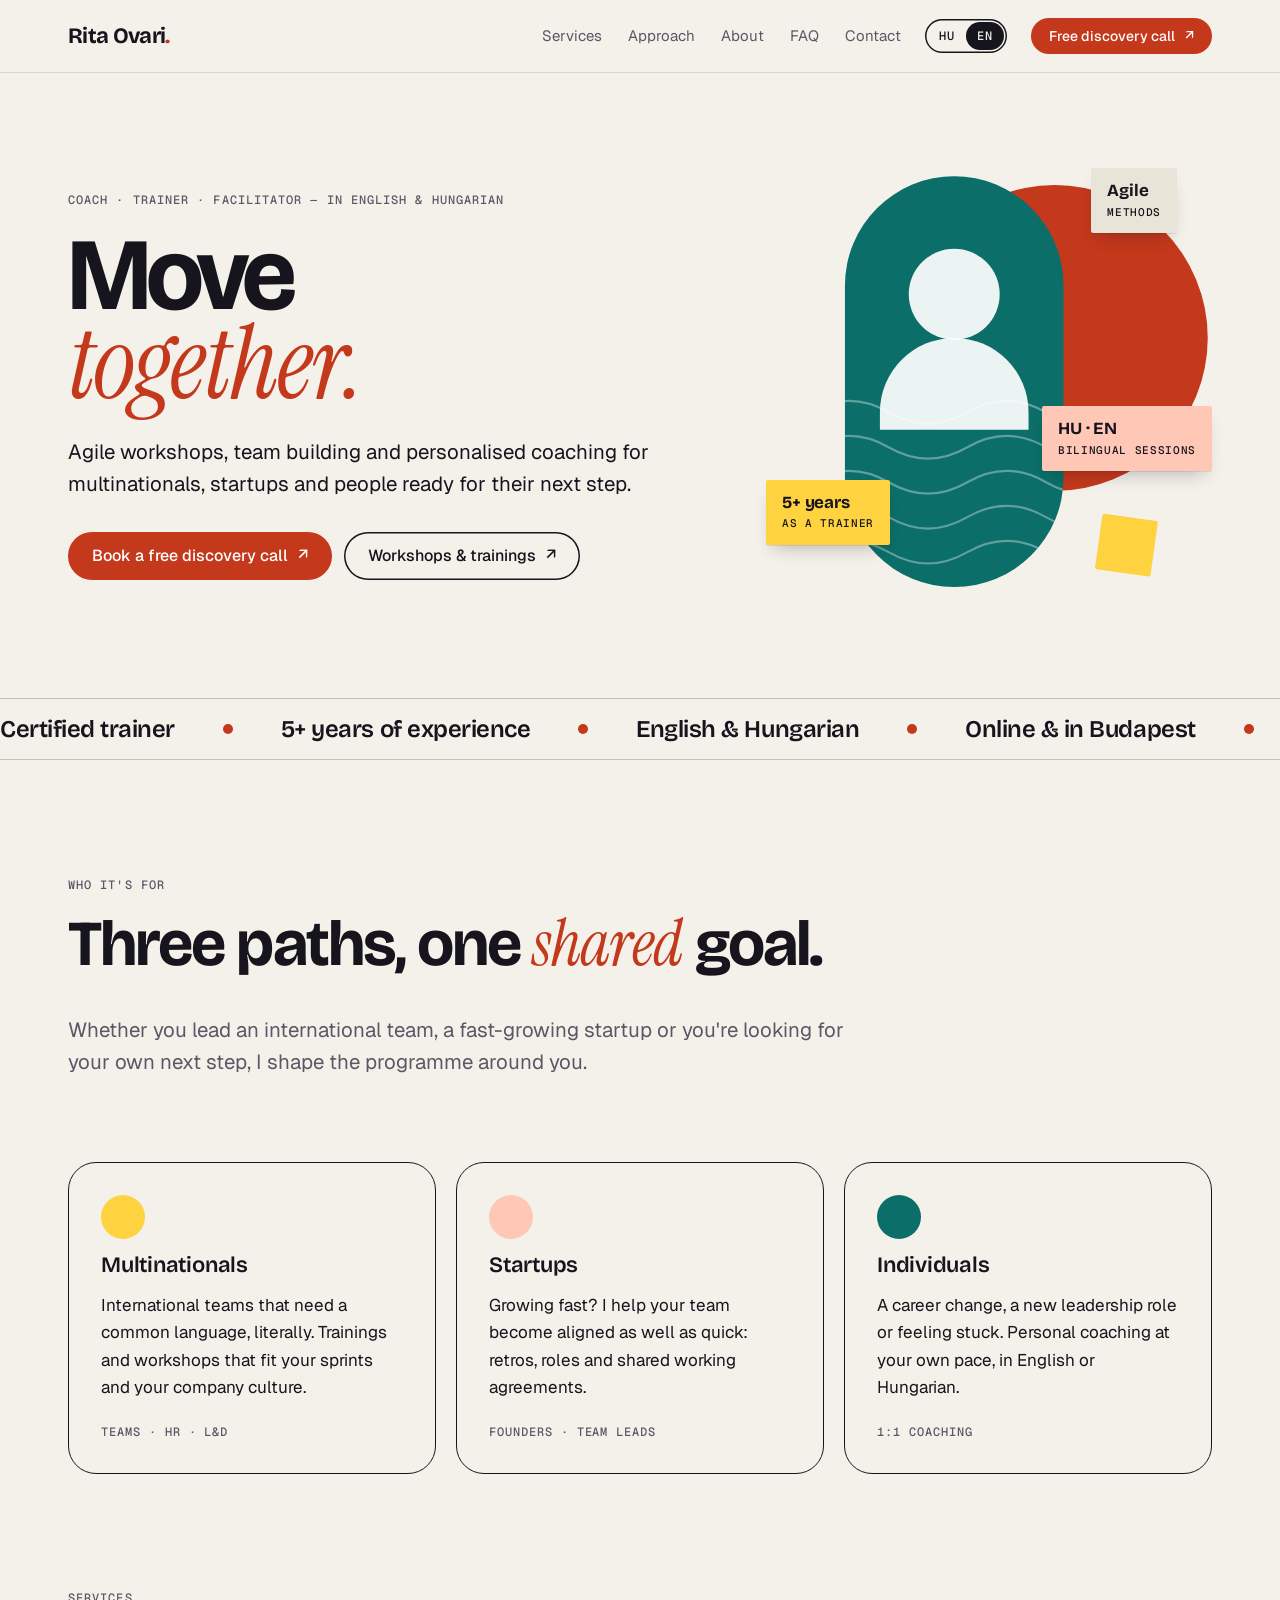
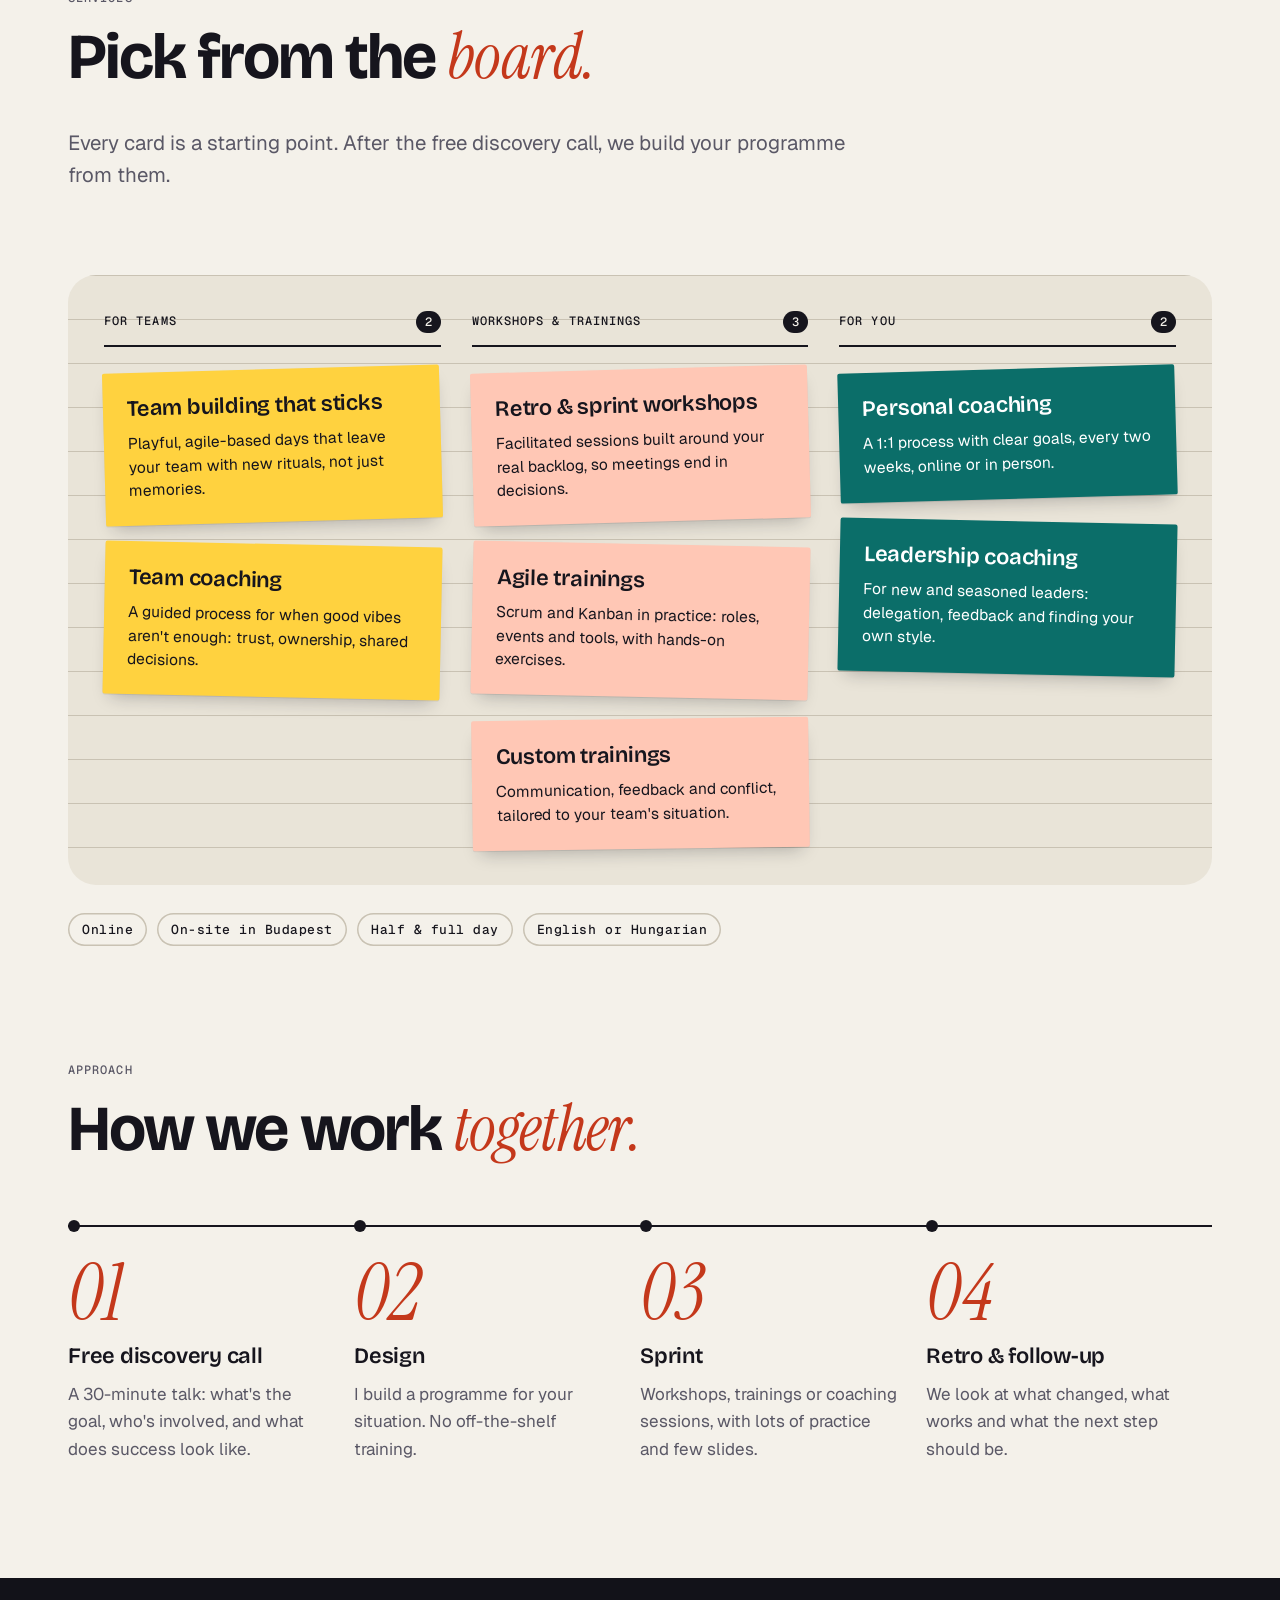
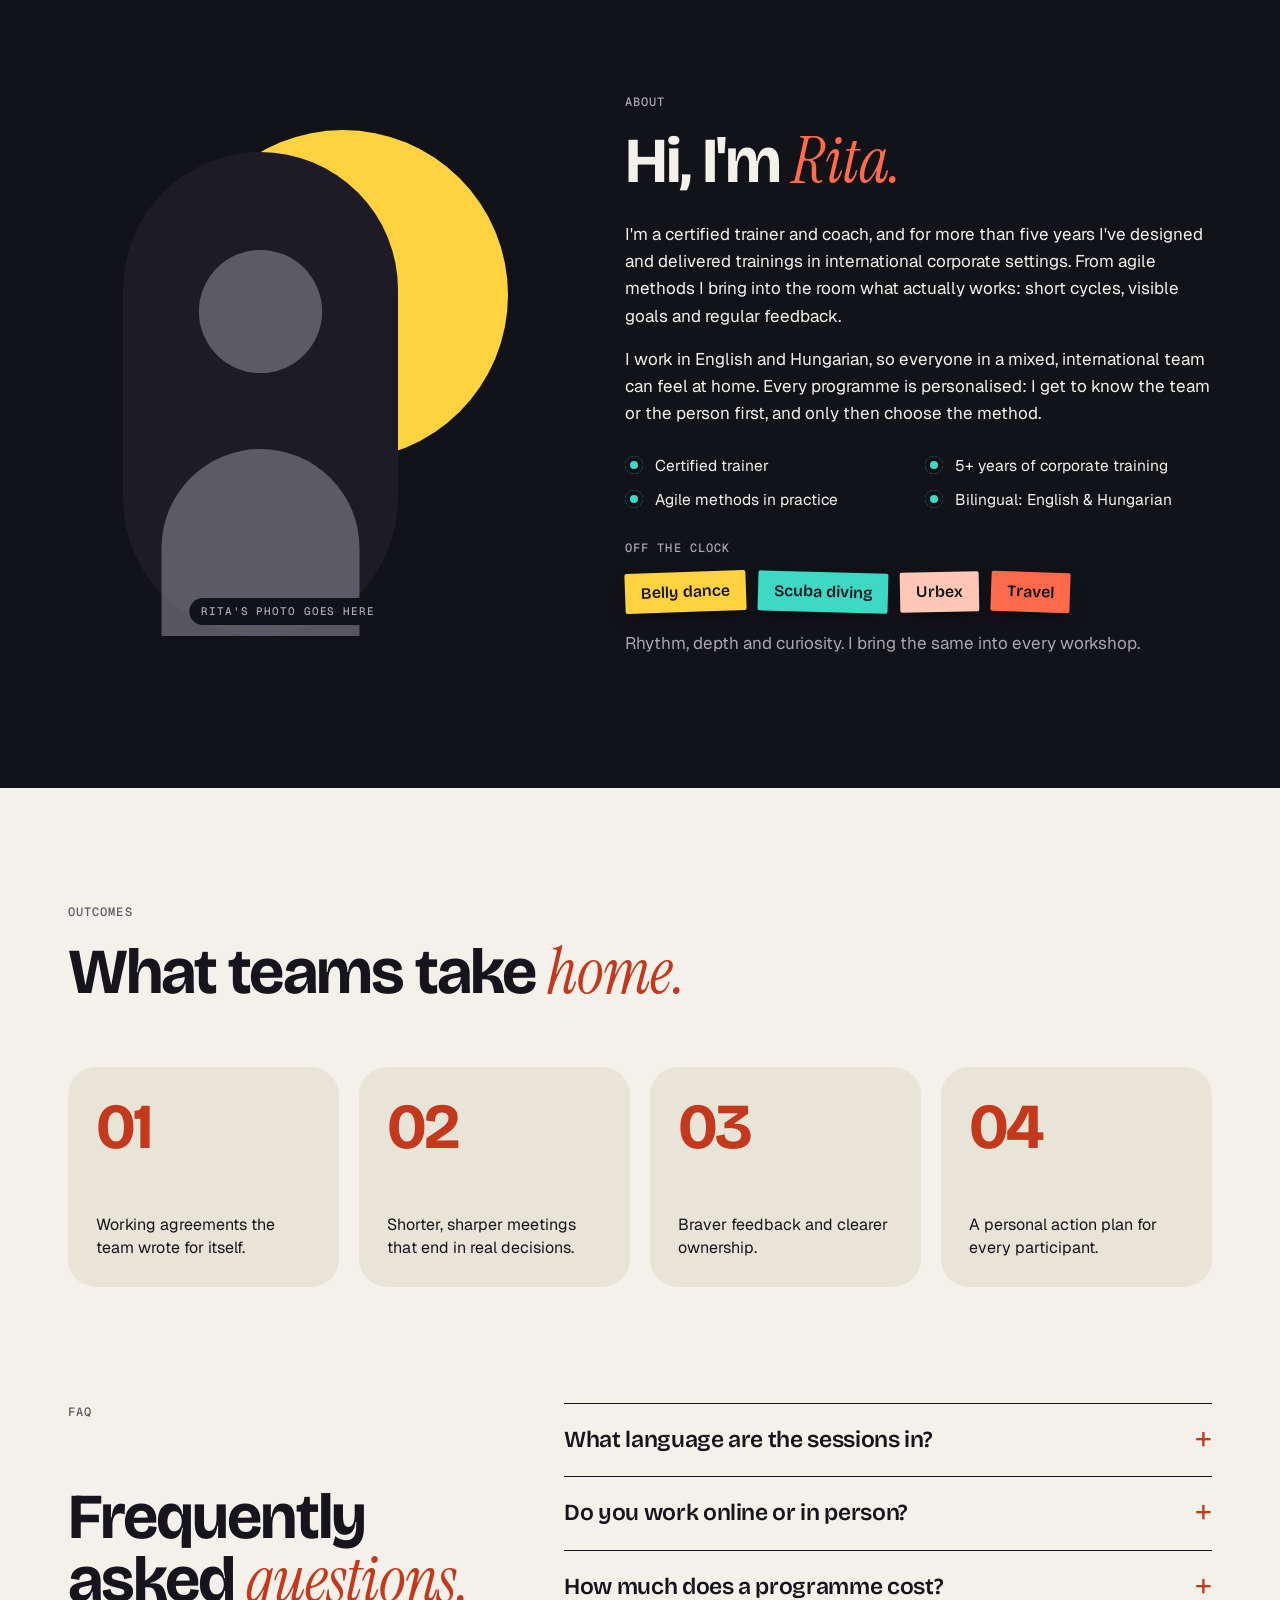
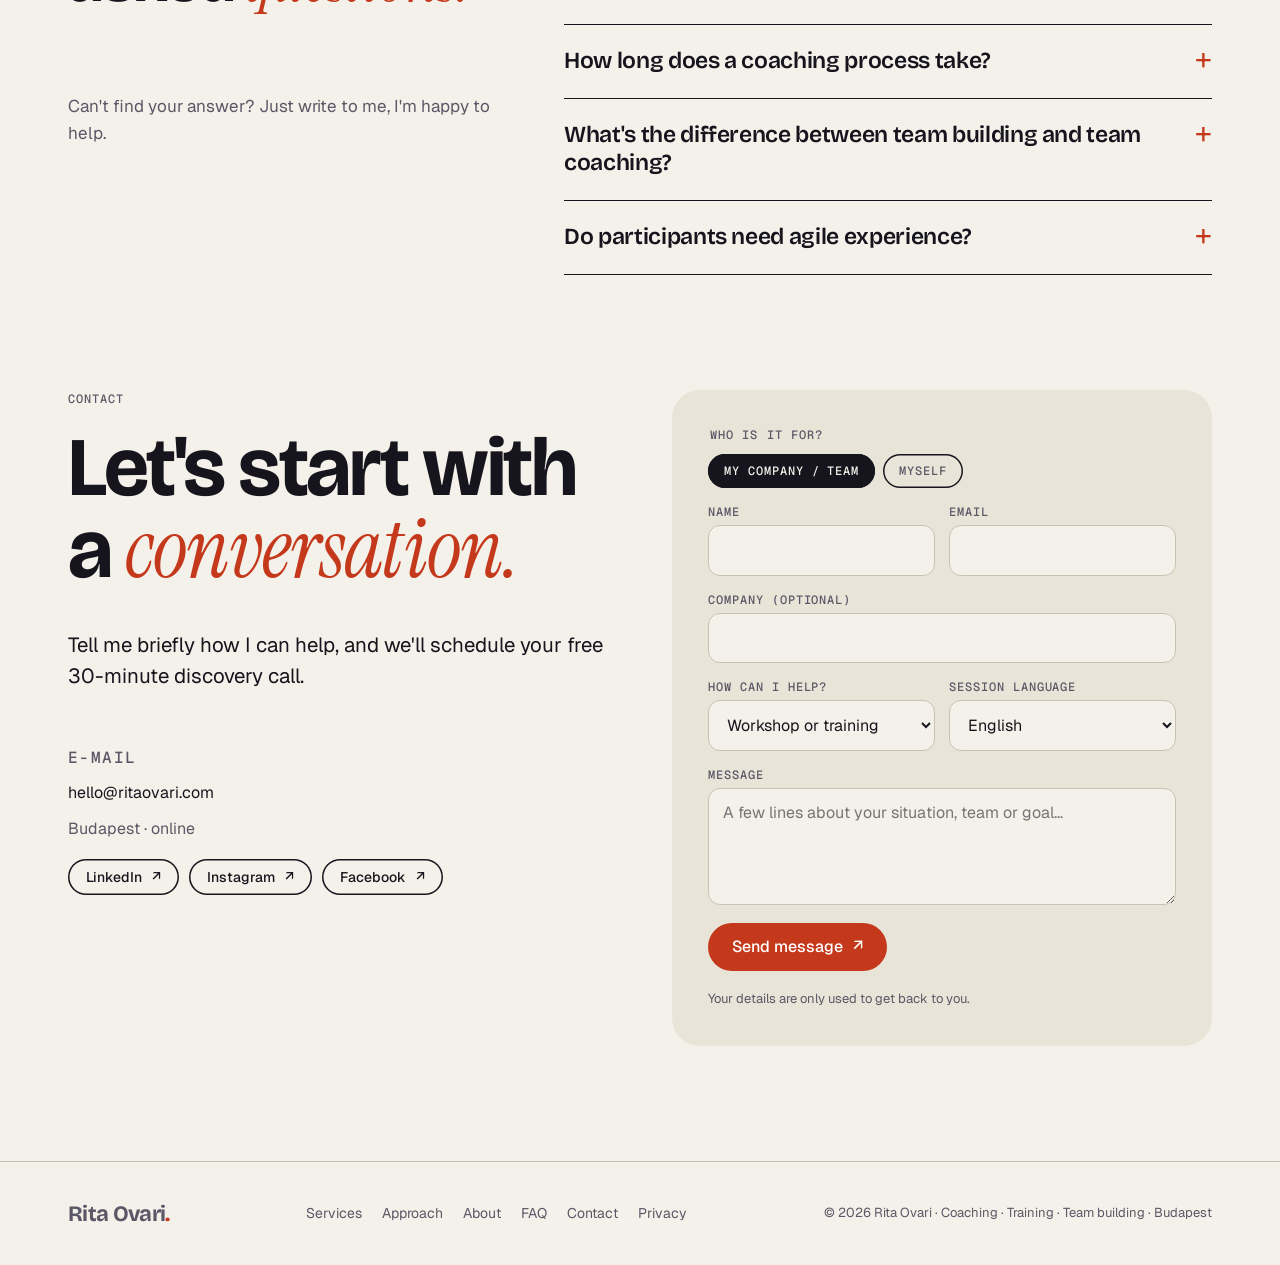
==== rita-ovari/site/en/index.html @ baf3dfb8 "Add bilingual Rita Ovari coaching website Static HU/EN site built from the living sprint board desig" ====
<!doctype html>
<html lang="en">
<head>
<meta charset="utf-8">
<meta name="viewport" content="width=device-width, initial-scale=1, viewport-fit=cover">
<title>Rita Ovari – Coach &amp; Trainer | Team Building, Agile Workshops, Coaching in Budapest</title>
<meta name="description" content="Certified trainer and coach with 5+ years of experience. Agile workshops, team building, team and personal coaching for multinationals, startups and individuals – in English and Hungarian, online or in Budapest.">
<link rel="canonical" href="https://ritaovari.com/en/">
<link rel="alternate" hreflang="hu" href="https://ritaovari.com/">
<link rel="alternate" hreflang="en" href="https://ritaovari.com/en/">
<link rel="alternate" hreflang="x-default" href="https://ritaovari.com/">
<meta name="robots" content="index,follow">
<meta name="theme-color" content="#f4f1ea" media="(prefers-color-scheme: light)">
<meta name="theme-color" content="#121219" media="(prefers-color-scheme: dark)">
<meta property="og:type" content="website">
<meta property="og:site_name" content="Rita Ovari">
<meta property="og:title" content="Rita Ovari – Coach &amp; Trainer | Team Building, Agile Workshops, Coaching in Budapest">
<meta property="og:description" content="Certified trainer and coach with 5+ years of experience. Agile workshops, team building, team and personal coaching for multinationals, startups and individuals – in English and Hungarian, online or in Budapest.">
<meta property="og:url" content="https://ritaovari.com/en/">
<meta property="og:locale" content="en_US">
<meta property="og:locale:alternate" content="hu_HU">
<meta property="og:image" content="https://ritaovari.com/assets/og-image.jpg">
<meta name="twitter:card" content="summary_large_image">
<link rel="icon" href="../assets/favicon.svg" type="image/svg+xml">
<link rel="preconnect" href="https://fonts.googleapis.com">
<link rel="preconnect" href="https://fonts.gstatic.com" crossorigin>
<link rel="stylesheet" href="https://fonts.googleapis.com/css2?family=Bricolage+Grotesque:opsz,wght@12..96,600;12..96,700&family=Instrument+Serif:ital@1&family=Geist:wght@400;500&family=Geist+Mono:wght@500&display=swap">
<link rel="stylesheet" href="../assets/styles.css">
<script type="application/ld+json">{"@context": "https://schema.org", "@graph": [{"@type": "WebSite", "@id": "https://ritaovari.com/#site", "url": "https://ritaovari.com/", "name": "Rita Ovari", "inLanguage": ["hu", "en"]}, {"@type": "Person", "@id": "https://ritaovari.com/#rita", "name": "Rita Ovari", "jobTitle": "Coach & Trainer", "knowsLanguage": ["hu", "en"], "sameAs": ["https://hu.linkedin.com/in/rita-ovari-a25335179", "https://www.instagram.com/ritaovari/", "https://www.facebook.com/rita.ovari"], "url": "https://ritaovari.com/", "knowsAbout": ["Coaching", "Team building", "Agile", "Scrum", "Kanban", "Facilitation", "Leadership coaching"]}, {"@type": "ProfessionalService", "@id": "https://ritaovari.com/#business", "name": "Rita Ovari Coaching", "url": "https://ritaovari.com/en/", "description": "Certified trainer and coach with 5+ years of experience. Agile workshops, team building, team and personal coaching for multinationals, startups and individuals – in English and Hungarian, online or in Budapest.", "founder": {"@id": "https://ritaovari.com/#rita"}, "email": "hello@ritaovari.com", "address": {"@type": "PostalAddress", "addressLocality": "Budapest", "addressCountry": "HU"}, "areaServed": [{"@type": "City", "name": "Budapest"}, {"@type": "Country", "name": "Hungary"}], "availableLanguage": ["Hungarian", "English"], "hasOfferCatalog": {"@type": "OfferCatalog", "name": "Services", "itemListElement": [{"@type": "Offer", "itemOffered": {"@type": "Service", "name": "Team building that sticks", "description": "Playful, agile-based days that leave your team with new rituals, not just memories."}}, {"@type": "Offer", "itemOffered": {"@type": "Service", "name": "Team coaching", "description": "A guided process for when good vibes aren't enough: trust, ownership, shared decisions."}}, {"@type": "Offer", "itemOffered": {"@type": "Service", "name": "Retro & sprint workshops", "description": "Facilitated sessions built around your real backlog, so meetings end in decisions."}}, {"@type": "Offer", "itemOffered": {"@type": "Service", "name": "Agile trainings", "description": "Scrum and Kanban in practice: roles, events and tools, with hands-on exercises."}}, {"@type": "Offer", "itemOffered": {"@type": "Service", "name": "Custom trainings", "description": "Communication, feedback and conflict, tailored to your team's situation."}}, {"@type": "Offer", "itemOffered": {"@type": "Service", "name": "Personal coaching", "description": "A 1:1 process with clear goals, every two weeks, online or in person."}}, {"@type": "Offer", "itemOffered": {"@type": "Service", "name": "Leadership coaching", "description": "For new and seasoned leaders: delegation, feedback and finding your own style."}}]}}, {"@type": "FAQPage", "mainEntity": [{"@type": "Question", "name": "What language are the sessions in?", "acceptedAnswer": {"@type": "Answer", "text": "English or Hungarian. With mixed, international teams we can use both, whatever works best for the group."}}, {"@type": "Question", "name": "Do you work online or in person?", "acceptedAnswer": {"@type": "Answer", "text": "Both. Online from anywhere, in person in and around Budapest. Other locations by arrangement."}}, {"@type": "Question", "name": "How much does a programme cost?", "acceptedAnswer": {"@type": "Answer", "text": "Every programme is tailored, so there's no fixed price list. After the free discovery call I send a detailed written proposal."}}, {"@type": "Question", "name": "How long does a coaching process take?", "acceptedAnswer": {"@type": "Answer", "text": "It depends on the goal. We agree on the number and frequency of sessions together in the first conversation."}}, {"@type": "Question", "name": "What's the difference between team building and team coaching?", "acceptedAnswer": {"@type": "Answer", "text": "Team building is a shared experience and connection, usually one or two days. Team coaching is a longer process that works on specific blockers in how the team operates."}}, {"@type": "Question", "name": "Do participants need agile experience?", "acceptedAnswer": {"@type": "Answer", "text": "No. I adapt the agile tools to the team's level, from complete beginners to experienced Scrum teams."}}]}]}</script>
</head>
<body>
<a class="skip" href="#main">Skip to content</a>
<header class="top"><div class="wrap">
  <a class="mark" href="#main">Rita Ovari<i>.</i></a>
  <nav class="nav" aria-label="Main"><a href="#services">Services</a><a href="#approach">Approach</a><a href="#about">About</a><a href="#faq">FAQ</a><a href="#contact">Contact</a></nav>
  <nav class="lt" aria-label="Language"><a href="../" hreflang="hu" lang="hu"  >HU</a><a href="./" hreflang="en" lang="en"  aria-current="true">EN</a></nav>
  <a class="btn btn-primary btn-sm" href="#contact">Free discovery call <span class="arr" aria-hidden="true">↗</span></a>
</div></header>
<main id="main">
<section class="hero"><div class="wrap">
  <div>
    <p class="label">Coach · Trainer · Facilitator — in English &amp; Hungarian</p>
    <h1>Move <em class="ac">together.</em></h1>
    <p class="lead">Agile workshops, team building and personalised coaching for multinationals, startups and people ready for their next step.</p>
    <div class="ctas"><a class="btn btn-primary" href="#contact">Book a free discovery call <span class="arr" aria-hidden="true">↗</span></a><a class="btn btn-ghost" href="#services">Workshops &amp; trainings <span class="arr" aria-hidden="true">↗</span></a></div>
  </div>
  <div class="hero-art"><svg viewBox="0 0 500 525" role="img" aria-label="Coach · Trainer · Facilitator — in English &amp; Hungarian">
  <defs><clipPath id="pill-en"><rect x="80" y="30" width="250" height="470" rx="125"/></clipPath></defs>
  <circle cx="320" cy="215" r="175" style="fill:var(--spark)"/>
  <rect x="80" y="30" width="250" height="470" rx="125" style="fill:var(--lagoon)"/>
  <g clip-path="url(#pill-en)" style="fill:none;stroke:var(--on-lagoon);stroke-width:2.5;opacity:.35">
    <path d="M40 300 q45 -26 90 0 t90 0 t90 0 t90 0"/><path d="M40 340 q45 -26 90 0 t90 0 t90 0 t90 0"/>
    <path d="M40 380 q45 -26 90 0 t90 0 t90 0 t90 0"/><path d="M40 420 q45 -26 90 0 t90 0 t90 0 t90 0"/>
    <path d="M40 460 q45 -26 90 0 t90 0 t90 0 t90 0"/>
  </g>
  <circle cx="205" cy="165" r="52" style="fill:var(--on-lagoon);opacity:.92"/>
  <path d="M120 300 a85 85 0 0 1 170 0 v20 h-170z" style="fill:var(--on-lagoon);opacity:.92"/>
  <rect x="370" y="420" width="64" height="64" rx="2" transform="rotate(8 402 452)" style="fill:var(--sticky)"/>
</svg><div class="float f1">5+ years<small>as a trainer</small></div><div class="float f2">HU · EN<small>bilingual sessions</small></div><div class="float f3">Agile<small>methods</small></div></div>
</div></section>
<div class="facts" aria-label="Certified trainer"><ul><li>Certified trainer</li><li>5+ years of experience</li><li>English &amp; Hungarian</li><li>Online &amp; in Budapest</li><li>Agile toolkit</li><li>Personalised programmes</li><li aria-hidden="true">Certified trainer</li><li aria-hidden="true">5+ years of experience</li><li aria-hidden="true">English &amp; Hungarian</li><li aria-hidden="true">Online &amp; in Budapest</li><li aria-hidden="true">Agile toolkit</li><li aria-hidden="true">Personalised programmes</li></ul></div>

<section class="sec" aria-labelledby="aud-h"><div class="wrap">
  <div class="sec-head"><span class="label">Who it&#x27;s for</span><h2 id="aud-h">Three paths, one <em class="ac">shared</em> goal.</h2><p class="lead muted">Whether you lead an international team, a fast-growing startup or you&#x27;re looking for your own next step, I shape the programme around you.</p></div>
  <div class="aud"><article><span class="dot" style="background:var(--sticky)"></span><h3>Multinationals</h3><p>International teams that need a common language, literally. Trainings and workshops that fit your sprints and your company culture.</p><span class="tagline">Teams · HR · L&amp;D</span></article><article><span class="dot" style="background:var(--blush)"></span><h3>Startups</h3><p>Growing fast? I help your team become aligned as well as quick: retros, roles and shared working agreements.</p><span class="tagline">Founders · Team leads</span></article><article><span class="dot" style="background:var(--lagoon)"></span><h3>Individuals</h3><p>A career change, a new leadership role or feeling stuck. Personal coaching at your own pace, in English or Hungarian.</p><span class="tagline">1:1 coaching</span></article></div>
</div></section>

<section class="sec" id="services" aria-labelledby="srv-h" style="padding-top:0"><div class="wrap">
  <div class="sec-head"><span class="label">Services</span><h2 id="srv-h">Pick from the <em class="ac">board.</em></h2><p class="lead muted">Every card is a starting point. After the free discovery call, we build your programme from them.</p></div>
  <div class="board"><div class="col"><div class="col-h"><span class="label">For teams</span><span class="count">2</span></div><article class="note n-sticky"><h3>Team building that sticks</h3><p>Playful, agile-based days that leave your team with new rituals, not just memories.</p></article><article class="note n-sticky"><h3>Team coaching</h3><p>A guided process for when good vibes aren&#x27;t enough: trust, ownership, shared decisions.</p></article></div><div class="col"><div class="col-h"><span class="label">Workshops &amp; trainings</span><span class="count">3</span></div><article class="note n-blush"><h3>Retro &amp; sprint workshops</h3><p>Facilitated sessions built around your real backlog, so meetings end in decisions.</p></article><article class="note n-blush"><h3>Agile trainings</h3><p>Scrum and Kanban in practice: roles, events and tools, with hands-on exercises.</p></article><article class="note n-blush"><h3>Custom trainings</h3><p>Communication, feedback and conflict, tailored to your team&#x27;s situation.</p></article></div><div class="col"><div class="col-h"><span class="label">For you</span><span class="count">2</span></div><article class="note n-lagoon"><h3>Personal coaching</h3><p>A 1:1 process with clear goals, every two weeks, online or in person.</p></article><article class="note n-lagoon"><h3>Leadership coaching</h3><p>For new and seasoned leaders: delegation, feedback and finding your own style.</p></article></div></div>
  <div class="formats"><span class="chip">Online</span><span class="chip">On-site in Budapest</span><span class="chip">Half &amp; full day</span><span class="chip">English or Hungarian</span></div>
</div></section>

<section class="sec" id="approach" aria-labelledby="proc-h" style="padding-top:0"><div class="wrap">
  <div class="sec-head"><span class="label">Approach</span><h2 id="proc-h">How we work <em class="ac">together.</em></h2></div>
  <ol class="steps"><li><h3>Free discovery call</h3><p>A 30-minute talk: what&#x27;s the goal, who&#x27;s involved, and what does success look like.</p></li><li><h3>Design</h3><p>I build a programme for your situation. No off-the-shelf training.</p></li><li><h3>Sprint</h3><p>Workshops, trainings or coaching sessions, with lots of practice and few slides.</p></li><li><h3>Retro &amp; follow-up</h3><p>We look at what changed, what works and what the next step should be.</p></li></ol>
</div></section>

<section class="sec band-dark about" id="about" aria-labelledby="about-h"><div class="wrap">
  <figure class="portrait">
  <svg viewBox="0 0 400 500" role="img" aria-label="Rita&#x27;s photo goes here">
    <circle cx="250" cy="170" r="150" style="fill:var(--sticky)"/>
    <rect x="50" y="40" width="250" height="440" rx="125" style="fill:var(--bg-raised)"/>
    <circle cx="175" cy="185" r="56" style="fill:var(--ink-muted);opacity:.45"/>
    <path d="M85 400 a90 90 0 0 1 180 0 v80 h-180z" style="fill:var(--ink-muted);opacity:.45"/>
  </svg>
  <figcaption>Rita&#x27;s photo goes here</figcaption>
</figure>
  <div>
    <div class="sec-head" style="margin-bottom:28px"><span class="label">About</span><h2 id="about-h">Hi, I'm <em class="ac">Rita.</em></h2></div>
    <p>I&#x27;m a certified trainer and coach, and for more than five years I&#x27;ve designed and delivered trainings in international corporate settings. From agile methods I bring into the room what actually works: short cycles, visible goals and regular feedback.</p><p>I work in English and Hungarian, so everyone in a mixed, international team can feel at home. Every programme is personalised: I get to know the team or the person first, and only then choose the method.</p>
    <ul class="creds"><li>Certified trainer</li><li>5+ years of corporate training</li><li>Agile methods in practice</li><li>Bilingual: English &amp; Hungarian</li></ul>
    <p class="label" style="margin:0 0 14px">Off the clock</p>
    <div class="offclock"><span>Belly dance</span><span>Scuba diving</span><span>Urbex</span><span>Travel</span></div>
    <p class="muted" style="margin-top:18px">Rhythm, depth and curiosity. I bring the same into every workshop.</p>
  </div>
</div></section>

<section class="sec" aria-labelledby="out-h"><div class="wrap">
  <div class="sec-head"><span class="label">Outcomes</span><h2 id="out-h">What teams take <em class="ac">home.</em></h2></div>
  <div class="outs"><div><b>01</b><p>Working agreements the team wrote for itself.</p></div><div><b>02</b><p>Shorter, sharper meetings that end in real decisions.</p></div><div><b>03</b><p>Braver feedback and clearer ownership.</p></div><div><b>04</b><p>A personal action plan for every participant.</p></div></div>
</div></section>

<section class="sec faq" id="faq" aria-labelledby="faq-h" style="padding-top:0"><div class="wrap">
  <div class="sec-head"><span class="label">FAQ</span><h2 id="faq-h">Frequently asked <em class="ac">questions.</em></h2><p class="muted">Can&#x27;t find your answer? Just write to me, I&#x27;m happy to help.</p></div>
  <div><details><summary>What language are the sessions in?</summary><p>English or Hungarian. With mixed, international teams we can use both, whatever works best for the group.</p></details><details><summary>Do you work online or in person?</summary><p>Both. Online from anywhere, in person in and around Budapest. Other locations by arrangement.</p></details><details><summary>How much does a programme cost?</summary><p>Every programme is tailored, so there&#x27;s no fixed price list. After the free discovery call I send a detailed written proposal.</p></details><details><summary>How long does a coaching process take?</summary><p>It depends on the goal. We agree on the number and frequency of sessions together in the first conversation.</p></details><details><summary>What&#x27;s the difference between team building and team coaching?</summary><p>Team building is a shared experience and connection, usually one or two days. Team coaching is a longer process that works on specific blockers in how the team operates.</p></details><details><summary>Do participants need agile experience?</summary><p>No. I adapt the agile tools to the team&#x27;s level, from complete beginners to experienced Scrum teams.</p></details></div>
</div></section>

<section class="sec contact" id="contact" aria-labelledby="ct-h" style="padding-top:0"><div class="wrap">
  <div>
    <div class="sec-head" style="margin-bottom:0"><span class="label">Contact</span><h2 id="ct-h">Let's start with a <em class="ac">conversation.</em></h2><p class="lead">Tell me briefly how I can help, and we&#x27;ll schedule your free 30-minute discovery call.</p></div>
    <div class="cinfo"><span class="label">E-mail</span><span style="user-select:all">hello@ritaovari.com</span><span class="muted">Budapest · online</span></div>
    <div class="socials"><a class="btn btn-ghost btn-sm" href="https://hu.linkedin.com/in/rita-ovari-a25335179" rel="me noopener" target="_blank">LinkedIn <span class="arr" aria-hidden="true">↗</span></a><a class="btn btn-ghost btn-sm" href="https://www.instagram.com/ritaovari/" rel="me noopener" target="_blank">Instagram <span class="arr" aria-hidden="true">↗</span></a><a class="btn btn-ghost btn-sm" href="https://www.facebook.com/rita.ovari" rel="me noopener" target="_blank">Facebook <span class="arr" aria-hidden="true">↗</span></a></div>
  </div>
  <form class="card" data-contact data-endpoint="https://formspree.io/f/YOUR_FORM_ID" data-ok="Thank you! I&#x27;ll get back to you soon." data-preview="This is a preview, so the message wasn&#x27;t sent." data-error="Something went wrong, please email me instead." novalidate>
    <fieldset class="field" style="border:0;padding:0;margin:0"><legend class="label" style="margin-bottom:9px">Who is it for?</legend><div class="seg"><input type="radio" name="who" id="who0" value="My company / team" checked><label for="who0">My company / team</label><input type="radio" name="who" id="who1" value="Myself"><label for="who1">Myself</label></div></fieldset>
    <div class="row2">
      <div class="field"><label for="f-name">Name</label><input id="f-name" name="name" autocomplete="name" required></div>
      <div class="field"><label for="f-email">Email</label><input id="f-email" name="email" type="email" autocomplete="email" required></div>
    </div>
    <div class="field"><label for="f-company">Company (optional)</label><input id="f-company" name="company" autocomplete="organization"></div>
    <div class="row2">
      <div class="field"><label for="f-topic">How can I help?</label><select id="f-topic" name="topic"><option>Workshop or training</option><option>Team building</option><option>Team coaching</option><option>Personal or leadership coaching</option><option>Not sure yet</option></select></div>
      <div class="field"><label for="f-lang">Session language</label><select id="f-lang" name="language"><option>English</option><option>Hungarian</option></select></div>
    </div>
    <div class="field"><label for="f-msg">Message</label><textarea id="f-msg" name="message" rows="4" placeholder="A few lines about your situation, team or goal…" required></textarea></div>
    <div><button class="btn btn-primary" type="submit">Send message <span class="arr" aria-hidden="true">↗</span></button></div>
    <p class="form-note">Your details are only used to get back to you.</p>
    <p class="ok" data-msg role="status" hidden></p>
  </form>
</div></section>
</main>
<footer><div class="wrap">
  <a class="mark" href="#main">Rita Ovari<i>.</i></a>
  <nav aria-label="Footer"><a href="#services">Services</a><a href="#approach">Approach</a><a href="#about">About</a><a href="#faq">FAQ</a><a href="#contact">Contact</a><a href="#">Privacy</a></nav>
  <small>© 2026 Rita Ovari · Coaching · Training · Team building · Budapest</small>
</div></footer>
<script src="../assets/main.js" defer></script>
</body>
</html>
---- rita-ovari/site/assets/styles.css ----
/* Layout: one long page, light paper ground broken by one "deep dive" dark band; services shown as a kanban board of sticky notes. */
:root{
  --bg:#f4f1ea; --bg-raised:#e9e4d8; --hairline:#c9c2b3; --ink:#16151d; --ink-muted:#5a5866;
  --night:#16151d; --spark:#c4381b; --on-spark:#ffffff; --lagoon:#0b6e69; --on-lagoon:#ffffff;
  --sticky:#ffd23f; --blush:#ffc7b5;
  --shadow-note:0 1px 0 rgba(22,21,29,.08),0 10px 18px -8px rgba(22,21,29,.28);
  --font-display:"Bricolage Grotesque","Arial Narrow",system-ui,sans-serif;
  --font-serif:"Instrument Serif",Georgia,serif;
  --font-sans:Geist,system-ui,-apple-system,"Segoe UI",sans-serif;
  --font-mono:"Geist Mono",ui-monospace,Menlo,monospace;
  --radius-xs:2px; --radius-lg:28px; --radius-pill:999px;
  --gutter:clamp(16px,4vw,48px); --section:clamp(64px,9vw,120px);
}
@media (prefers-color-scheme:dark){
  :root:not([data-theme="light"]){--bg:#121219;--bg-raised:#1d1c26;--hairline:#3a3946;--ink:#f4f1ea;--ink-muted:#a9a6b5;--spark:#ff6b4a;--on-spark:#16151d;--lagoon:#3dd9c5;--on-lagoon:#16151d;--shadow-note:0 10px 22px -8px rgba(0,0,0,.6);color-scheme:dark}
  :root:not([data-theme="light"]) .band-dark{--bg:#1d1c26;--bg-raised:#272633}
}
:root[data-theme="dark"]{--bg:#121219;--bg-raised:#1d1c26;--hairline:#3a3946;--ink:#f4f1ea;--ink-muted:#a9a6b5;--spark:#ff6b4a;--on-spark:#16151d;--lagoon:#3dd9c5;--on-lagoon:#16151d;--shadow-note:0 10px 22px -8px rgba(0,0,0,.6);color-scheme:dark}
:root[data-theme="dark"] .band-dark{--bg:#1d1c26;--bg-raised:#272633}
.band-dark{--bg:#121219;--bg-raised:#1d1c26;--hairline:#3a3946;--ink:#f4f1ea;--ink-muted:#a9a6b5;--spark:#ff6b4a;--on-spark:#16151d;--lagoon:#3dd9c5;--on-lagoon:#16151d;--shadow-note:0 10px 22px -8px rgba(0,0,0,.6)}

*{box-sizing:border-box}
html{scroll-behavior:smooth;scroll-padding-top:88px}
body{margin:0;overflow-x:clip;background:var(--bg);color:var(--ink);font:400 17px/1.6 var(--font-sans);-webkit-font-smoothing:antialiased}
a{color:inherit}
img,svg{max-width:100%}
.wrap{max-width:1240px;margin-inline:auto;padding-inline:var(--gutter)}
section,.band{background:var(--bg);color:var(--ink)}
.sec{padding-block:var(--section)}
h1,h2,h3{font-family:var(--font-display);margin:0;text-wrap:balance;letter-spacing:-.03em;line-height:.98}
h2{font-size:clamp(36px,5.2vw,64px);font-weight:700}
h3{font-size:22px;font-weight:600;letter-spacing:-.01em;line-height:1.15}
em.ac{font-family:var(--font-serif);font-style:italic;font-weight:400;letter-spacing:-.01em;color:var(--spark)}
.label{font-family:var(--font-mono);font-size:12px;font-weight:500;letter-spacing:.09em;text-transform:uppercase;color:var(--ink-muted)}
.lead{font-size:clamp(18px,1.6vw,21px);line-height:1.55;max-width:58ch;color:var(--ink)}
.muted{color:var(--ink-muted)}
.sec-head{display:grid;gap:18px;margin-bottom:clamp(36px,5vw,64px);max-width:820px}
:focus-visible{outline:3px solid var(--lagoon);outline-offset:3px;border-radius:4px}
.skip{position:absolute;left:-999px}.skip:focus{left:16px;top:16px;z-index:99;background:var(--ink);color:var(--bg);padding:8px 12px}

/* buttons */
.btn{display:inline-flex;align-items:center;gap:10px;font:500 16px/1 var(--font-sans);text-decoration:none;padding:16px 24px;border-radius:var(--radius-pill);border:0;cursor:pointer;transition:background .18s,color .18s,transform .18s}
.btn .arr{display:inline-block;transition:transform .18s}
.btn:hover .arr{transform:translate(2px,-2px)}
.btn-primary{background:var(--spark);color:var(--on-spark)}
.btn-secondary{background:var(--lagoon);color:var(--on-lagoon)}
.btn-ghost{color:var(--ink);box-shadow:inset 0 0 0 1.5px var(--ink);background:transparent}
.btn:hover{background:var(--ink);color:var(--bg)}
.btn-sm{padding:11px 18px;font-size:14px}

/* header */
.top{position:sticky;top:env(safe-area-inset-top,0px);z-index:20;background:color-mix(in srgb,var(--bg) 88%,transparent);backdrop-filter:blur(10px);-webkit-backdrop-filter:blur(10px);border-bottom:1px solid color-mix(in srgb,var(--hairline) 60%,transparent)}
.top .wrap{display:flex;align-items:center;gap:24px;height:72px}
.mark{font:700 22px/1 var(--font-display);letter-spacing:-.03em;text-decoration:none;white-space:nowrap}
.mark i{font-style:normal;color:var(--spark)}
.nav{display:flex;gap:26px;margin-left:auto}
.nav a{text-decoration:none;font-size:15px;color:var(--ink-muted)}
.nav a:hover{color:var(--ink)}
.lt{display:inline-flex;padding:3px;border-radius:var(--radius-pill);box-shadow:inset 0 0 0 1.5px var(--ink)}
.lt a{font:500 12px/1 var(--font-mono);letter-spacing:.08em;text-decoration:none;padding:8px 11px;border-radius:var(--radius-pill);color:var(--ink)}
.lt a[aria-current="true"]{background:var(--ink);color:var(--bg)}
@media (max-width:920px){.nav{display:none}.lt{margin-left:auto}}
@media (max-width:480px){.top .btn{display:none}}

/* hero */
.hero{padding-block:clamp(40px,6vw,80px) clamp(56px,7vw,96px)}
.hero .wrap{display:grid;grid-template-columns:minmax(0,1.5fr) minmax(0,1fr);gap:clamp(32px,4vw,56px);align-items:center}
.hero h1{font-size:clamp(54px,8vw,112px);font-weight:700;line-height:.86;letter-spacing:-.05em;margin:22px 0 28px}
.hero h1 em.ac{display:block;letter-spacing:-.02em}
.ctas{display:flex;flex-wrap:wrap;gap:12px;margin-top:32px}
.hero-art{position:relative;aspect-ratio:1/1.05;max-width:520px;width:100%;justify-self:center}
.hero-art svg{width:100%;height:100%;display:block}
.float{position:absolute;padding:14px 16px;border-radius:var(--radius-xs);box-shadow:var(--shadow-note);font:700 17px/1.1 var(--font-display);letter-spacing:-.01em;color:var(--night);animation:bob 6s ease-in-out infinite}
.float small{display:block;font:500 11px/1.3 var(--font-mono);letter-spacing:.06em;text-transform:uppercase;margin-top:4px}
.f1{background:var(--sticky);left:-2%;bottom:14%;--r:-5deg}
.f2{background:var(--blush);right:0;bottom:30%;--r:4deg;animation-delay:-2s}
.f3{background:var(--bg-raised);color:var(--ink);right:8%;top:4%;--r:-2deg;animation-delay:-4s}
@keyframes bob{0%,100%{transform:rotate(var(--r)) translateY(0)}50%{transform:rotate(var(--r)) translateY(-8px)}}
@media (max-width:860px){.hero .wrap{grid-template-columns:minmax(0,1fr)}.hero-art{max-width:420px}}

/* fact ticker */
.facts{border-block:1px solid var(--hairline);overflow:hidden;background:var(--bg)}
.facts ul{list-style:none;margin:0;padding:18px 0;display:flex;gap:48px;width:max-content;animation:tick 38s linear infinite}
.facts li{font:600 clamp(18px,2vw,24px)/1 var(--font-display);letter-spacing:-.02em;white-space:nowrap;display:flex;align-items:center;gap:48px}
.facts li::after{content:"";width:10px;height:10px;border-radius:50%;background:var(--spark)}
@keyframes tick{to{transform:translateX(-50%)}}

/* audiences */
.aud{display:grid;grid-template-columns:repeat(3,minmax(0,1fr));gap:20px}
.aud article{border-radius:var(--radius-lg);padding:32px;display:grid;gap:14px;align-content:start;min-width:0;border:1.5px solid var(--ink);background:var(--bg)}
.aud .dot{width:44px;height:44px;border-radius:50%}
.aud p{margin:0}
.aud .tagline{font:500 12px/1.3 var(--font-mono);letter-spacing:.08em;text-transform:uppercase;color:var(--ink-muted);margin-top:auto;padding-top:10px}
@media (max-width:860px){.aud{grid-template-columns:1fr}}

/* board */
.board{display:grid;grid-template-columns:repeat(3,minmax(0,1fr));gap:clamp(16px,2.4vw,32px);padding:clamp(20px,3vw,36px);border-radius:var(--radius-lg);background:var(--bg-raised);background-image:linear-gradient(var(--hairline) 1px,transparent 1px);background-size:100% 44px}
.col{display:grid;gap:22px;align-content:start;min-width:0}
.col-h{display:flex;justify-content:space-between;align-items:center;padding-bottom:12px;border-bottom:2px solid var(--ink)}
.col-h .label{color:var(--ink)}
.count{font:500 12px/1 var(--font-mono);background:var(--ink);color:var(--bg);border-radius:var(--radius-pill);padding:5px 9px}
.note{padding:24px;border-radius:var(--radius-xs);box-shadow:var(--shadow-note);color:var(--night);transform:rotate(var(--r,0deg));transition:transform .2s ease-out;display:grid;gap:10px}
.note:hover{transform:translateY(-4px) rotate(0)}
.note p{margin:0;font-size:15.5px;line-height:1.5}
.col .note:nth-of-type(1){--r:-1.6deg}.col .note:nth-of-type(2){--r:1.2deg}.col .note:nth-of-type(3){--r:-.8deg}
.n-sticky{background:var(--sticky)}.n-blush{background:var(--blush)}.n-lagoon{background:var(--lagoon);color:var(--on-lagoon)}
.formats{display:flex;flex-wrap:wrap;gap:10px;margin-top:28px}
.chip{font:500 13px/1 var(--font-mono);letter-spacing:.04em;padding:10px 14px;border-radius:var(--radius-pill);box-shadow:inset 0 0 0 1.5px var(--hairline)}
@media (max-width:900px){.board{grid-template-columns:1fr}}

/* process */
.steps{list-style:none;margin:0;padding:0;display:grid;grid-template-columns:repeat(4,minmax(0,1fr));gap:0;counter-reset:s}
.steps li{padding:28px 24px 0 0;border-top:2px solid var(--ink);display:grid;gap:12px;align-content:start;min-width:0;position:relative}
.steps li::before{counter-increment:s;content:counter(s,decimal-leading-zero);font:400 italic clamp(56px,6vw,84px)/1 var(--font-serif);color:var(--spark)}
.steps li::after{content:"";position:absolute;top:-7px;left:0;width:12px;height:12px;border-radius:50%;background:var(--ink)}
.steps p{margin:0;color:var(--ink-muted)}
@media (max-width:900px){.steps{grid-template-columns:repeat(2,minmax(0,1fr));row-gap:40px}}
@media (max-width:520px){.steps{grid-template-columns:1fr}}

/* about (dark band) */
.about .wrap{display:grid;grid-template-columns:minmax(0,.9fr) minmax(0,1.1fr);gap:clamp(36px,6vw,96px);align-items:center}
.portrait{position:relative;margin:0;aspect-ratio:4/5;max-width:440px;width:100%}
.portrait svg{width:100%;height:100%;display:block}
.portrait figcaption{position:absolute;left:50%;bottom:6%;transform:translateX(-50%);font:500 11px/1 var(--font-mono);letter-spacing:.08em;text-transform:uppercase;background:var(--bg);color:var(--ink-muted);padding:8px 12px;border-radius:var(--radius-pill);white-space:nowrap}
.about p{margin:0 0 16px;max-width:60ch}
.creds{list-style:none;padding:0;margin:28px 0;display:grid;grid-template-columns:repeat(2,minmax(0,1fr));gap:12px}
.creds li{display:flex;gap:12px;align-items:flex-start;font-size:15.5px;line-height:1.4}
.creds li::before{content:"";flex:none;width:18px;height:18px;margin-top:1px;border-radius:50%;background:var(--lagoon);box-shadow:inset 0 0 0 5px var(--bg)}
.offclock{display:flex;flex-wrap:wrap;gap:12px;margin-top:8px}
.offclock span{padding:12px 16px;border-radius:var(--radius-xs);font:600 16px/1 var(--font-display);color:var(--night);box-shadow:var(--shadow-note)}
.offclock span:nth-child(1){background:var(--sticky);transform:rotate(-2deg)}
.offclock span:nth-child(2){background:var(--lagoon);color:var(--on-lagoon);transform:rotate(1.5deg)}
.offclock span:nth-child(3){background:var(--blush);transform:rotate(-1deg)}
.offclock span:nth-child(4){background:var(--spark);color:var(--on-spark);transform:rotate(2deg)}
@media (max-width:860px){.about .wrap{grid-template-columns:1fr}.portrait{max-width:340px}.creds{grid-template-columns:1fr}}

/* outcomes */
.outs{display:grid;grid-template-columns:repeat(4,minmax(0,1fr));gap:20px}
.outs div{background:var(--bg-raised);border-radius:var(--radius-lg);padding:28px;display:grid;gap:18px;align-content:space-between;min-height:220px;min-width:0}
.outs b{font:700 clamp(44px,5vw,64px)/1 var(--font-display);letter-spacing:-.04em;color:var(--spark)}
.outs p{margin:0;font-size:16px;line-height:1.45}
@media (max-width:900px){.outs{grid-template-columns:repeat(2,minmax(0,1fr))}}
@media (max-width:520px){.outs{grid-template-columns:1fr}.outs div{min-height:0}}

/* faq */
.faq .wrap{display:grid;grid-template-columns:minmax(0,.8fr) minmax(0,1.2fr);gap:clamp(32px,5vw,80px)}
.faq details{border-top:1.5px solid var(--ink);padding-block:22px}
.faq details:last-child{border-bottom:1.5px solid var(--ink)}
.faq summary{cursor:pointer;list-style:none;display:flex;justify-content:space-between;gap:24px;font:600 clamp(19px,2vw,23px)/1.25 var(--font-display);letter-spacing:-.015em}
.faq summary::-webkit-details-marker{display:none}
.faq summary::after{content:"+";font:400 30px/0.8 var(--font-sans);color:var(--spark);transition:transform .2s}
.faq details[open] summary::after{transform:rotate(45deg)}
.faq details p{margin:14px 0 0;color:var(--ink-muted);max-width:62ch}
@media (max-width:860px){.faq .wrap{grid-template-columns:1fr}}

/* contact */
.contact .wrap{display:grid;grid-template-columns:minmax(0,1fr) minmax(0,1fr);gap:clamp(32px,5vw,80px);align-items:start}
.contact h2{font-size:clamp(44px,6.5vw,88px)}
.cinfo{display:grid;gap:10px;margin-top:32px}
.cinfo a,.cinfo span{font-size:16px}
.socials{display:flex;gap:10px;flex-wrap:wrap;margin-top:18px}
form.card{background:var(--bg-raised);border-radius:var(--radius-lg);padding:clamp(22px,3vw,36px);display:grid;gap:18px;min-width:0}
.seg{position:relative;display:flex;flex-wrap:wrap;gap:8px}
.seg input{position:absolute;left:0;top:0;width:1px;height:1px;opacity:0;pointer-events:none}
.seg label{font:500 14px/1 var(--font-sans);padding:11px 16px;border-radius:var(--radius-pill);box-shadow:inset 0 0 0 1.5px var(--ink);cursor:pointer}
.seg input:checked+label{background:var(--ink);color:var(--bg)}
.seg input:focus-visible+label{outline:3px solid var(--lagoon);outline-offset:3px}
.field{display:grid;gap:7px}
.field label{font:500 12px/1 var(--font-mono);letter-spacing:.08em;text-transform:uppercase;color:var(--ink-muted)}
.field input,.field select,.field textarea{font:400 16px/1.4 var(--font-sans);color:var(--ink);background:var(--bg);border:1.5px solid var(--hairline);border-radius:12px;padding:13px 14px;width:100%}
.field input:focus,.field select:focus,.field textarea:focus{outline:none;border-color:var(--lagoon);box-shadow:0 0 0 3px color-mix(in srgb,var(--lagoon) 30%,transparent)}
.row2{display:grid;grid-template-columns:1fr 1fr;gap:14px}
.form-note{font-size:13px;color:var(--ink-muted);margin:0}
.ok{background:var(--sticky);color:var(--night);padding:14px 16px;border-radius:var(--radius-xs);font-weight:500}
@media (max-width:860px){.contact .wrap{grid-template-columns:1fr}}
@media (max-width:480px){.row2{grid-template-columns:1fr}}

/* footer */
footer{border-top:1px solid var(--hairline);padding-block:40px;background:var(--bg)}
footer .wrap{display:flex;flex-wrap:wrap;gap:20px 40px;align-items:center;justify-content:space-between}
footer nav{display:flex;flex-wrap:wrap;gap:20px}
footer a{text-decoration:none;color:var(--ink-muted);font-size:14px}
footer a:hover{color:var(--ink)}
footer small{color:var(--ink-muted);font-size:13px}

@media (prefers-reduced-motion:reduce){*{animation:none!important;transition:none!important;scroll-behavior:auto!important}}
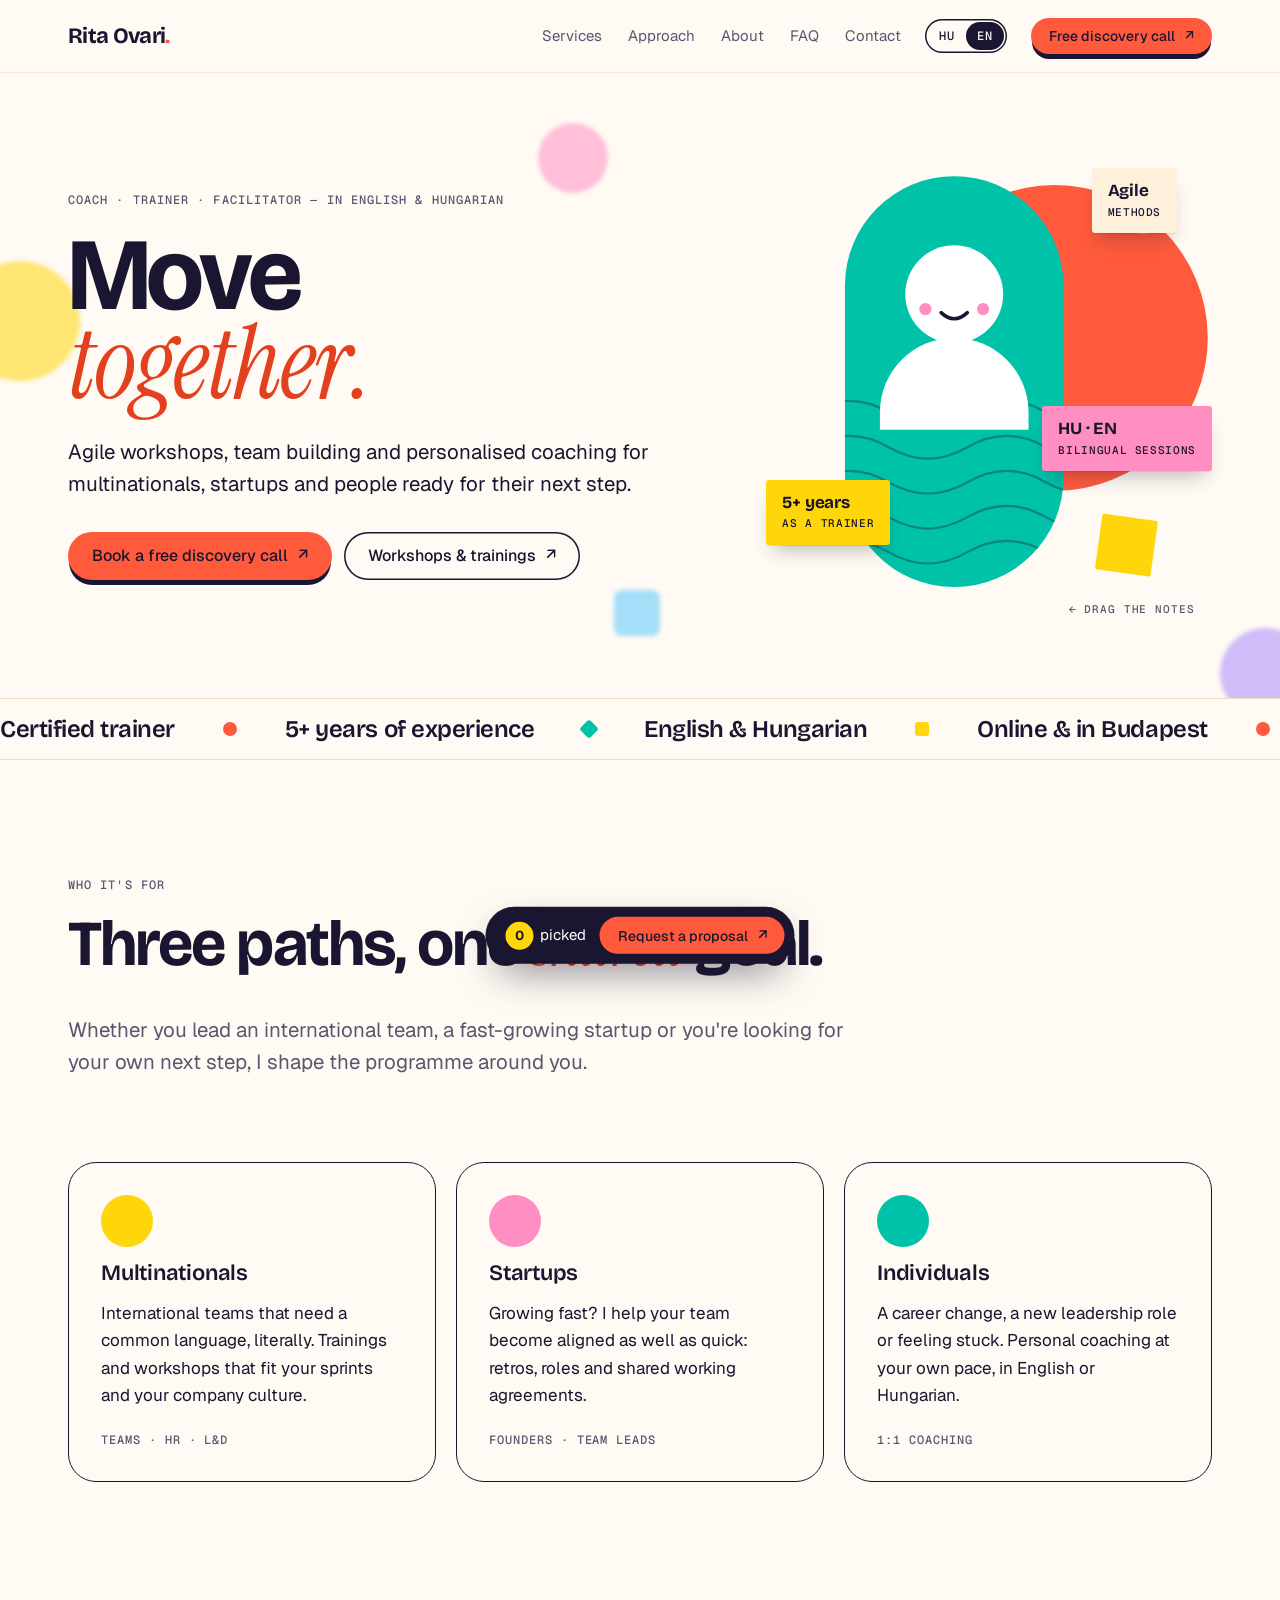
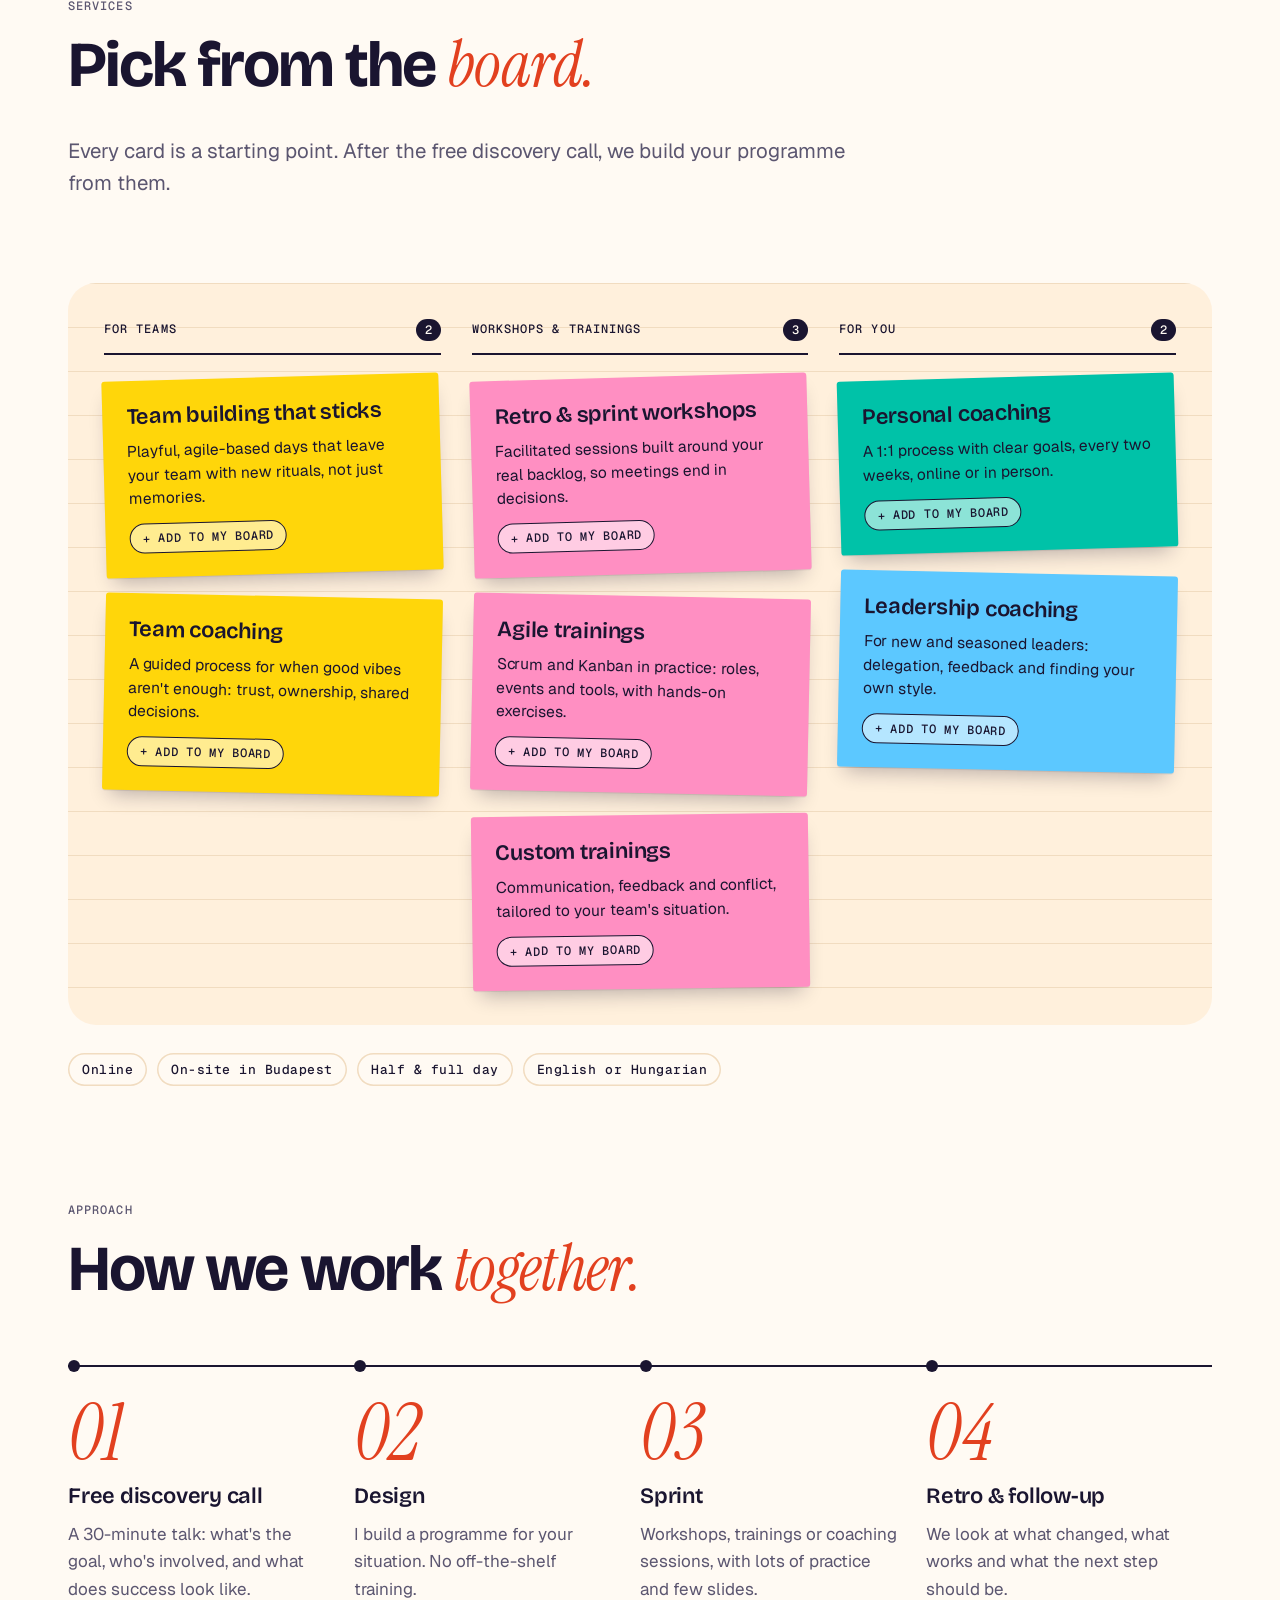
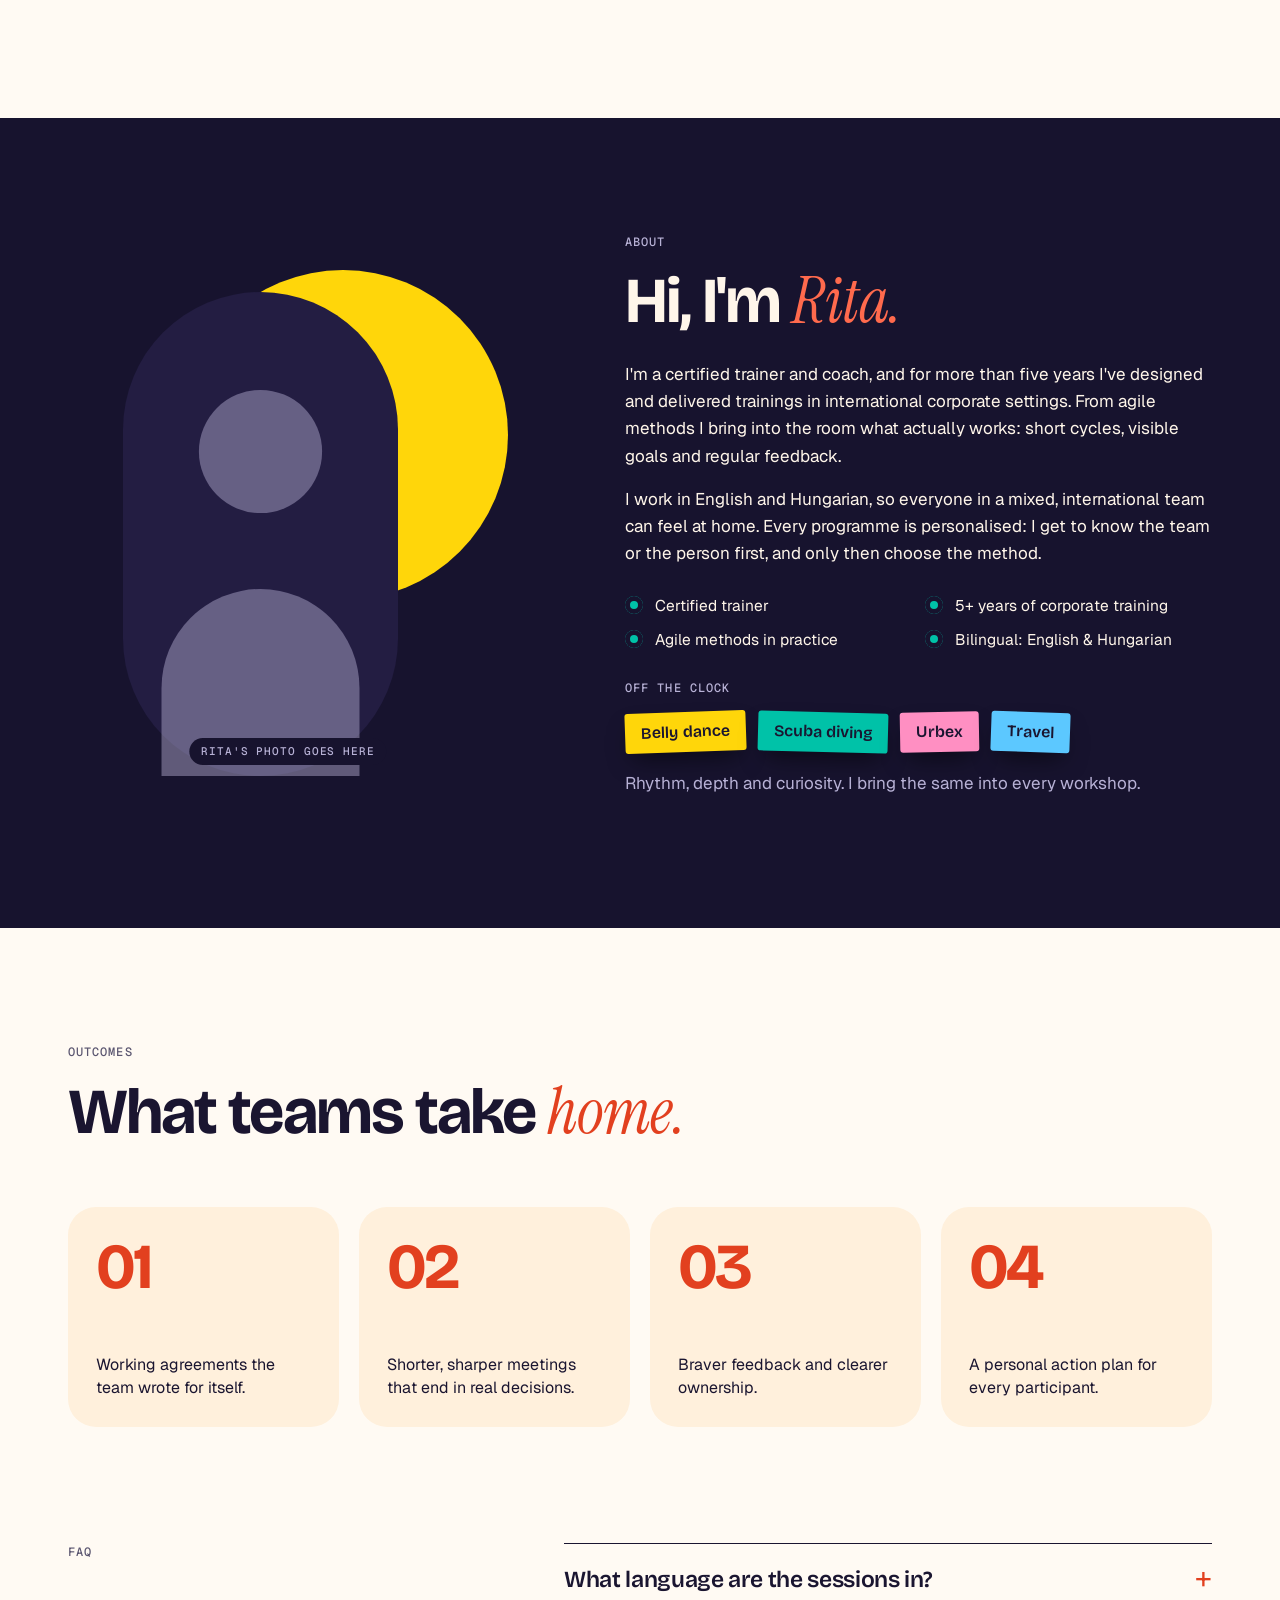
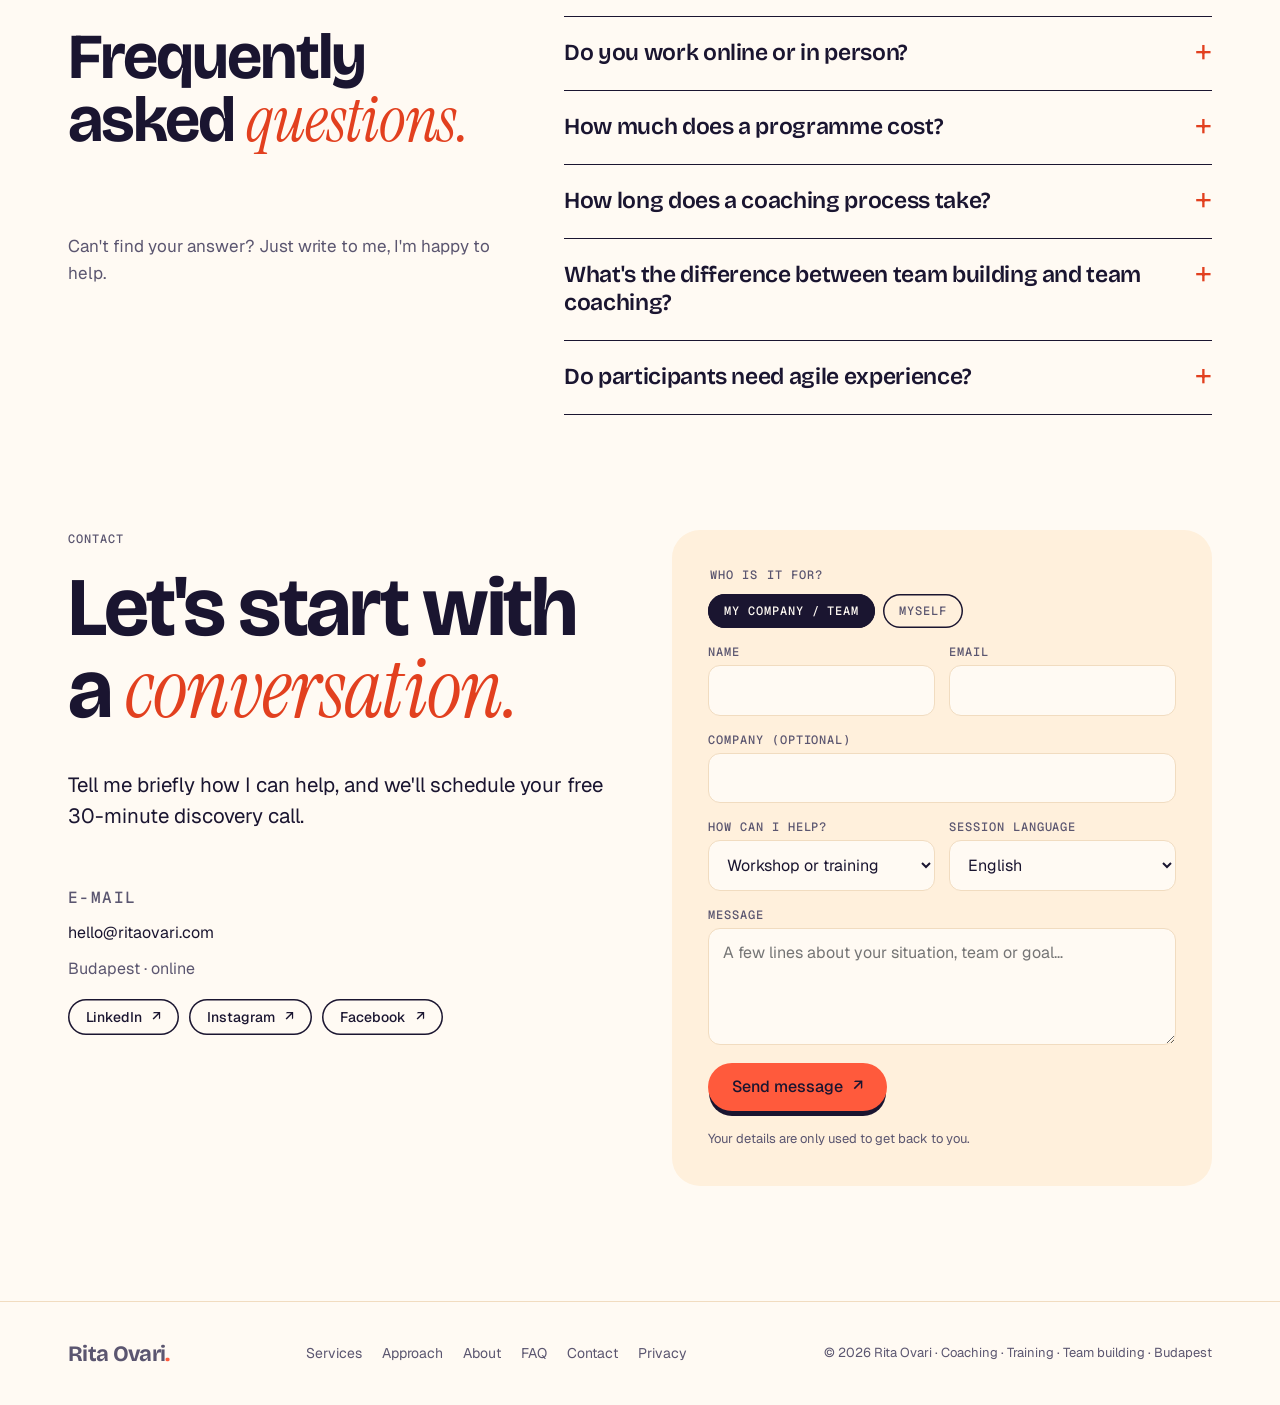
==== commit b2f93ddc: "Brighter palette and playful interactions for Rita Ovari site Bright coral/turquoise/yellow/pink pal" ====
--- a/rita-ovari/site/en/index.html
+++ b/rita-ovari/site/en/index.html
@@ -10,8 +10,8 @@
 <link rel="alternate" hreflang="en" href="https://ritaovari.com/en/">
 <link rel="alternate" hreflang="x-default" href="https://ritaovari.com/">
 <meta name="robots" content="index,follow">
-<meta name="theme-color" content="#f4f1ea" media="(prefers-color-scheme: light)">
-<meta name="theme-color" content="#121219" media="(prefers-color-scheme: dark)">
+<meta name="theme-color" content="#fffaf3" media="(prefers-color-scheme: light)">
+<meta name="theme-color" content="#17132e" media="(prefers-color-scheme: dark)">
 <meta property="og:type" content="website">
 <meta property="og:site_name" content="Rita Ovari">
 <meta property="og:title" content="Rita Ovari – Coach &amp; Trainer | Team Building, Agile Workshops, Coaching in Budapest">
@@ -37,43 +37,49 @@
   <a class="btn btn-primary btn-sm" href="#contact">Free discovery call <span class="arr" aria-hidden="true">↗</span></a>
 </div></header>
 <main id="main">
-<section class="hero"><div class="wrap">
+<section class="hero"><span class="blob b1"></span><span class="blob b2"></span><span class="blob b3"></span><span class="blob b4"></span><div class="wrap">
   <div>
     <p class="label">Coach · Trainer · Facilitator — in English &amp; Hungarian</p>
-    <h1>Move <em class="ac">together.</em></h1>
+    <h1><span class="sr-only">Move together.</span><span aria-hidden="true"><span class="w"><span class="ch" style="--i:0">M</span><span class="ch" style="--i:1">o</span><span class="ch" style="--i:2">v</span><span class="ch" style="--i:3">e</span></span> <em class="ac w"><span class="ch" style="--i:4">t</span><span class="ch" style="--i:5">o</span><span class="ch" style="--i:6">g</span><span class="ch" style="--i:7">e</span><span class="ch" style="--i:8">t</span><span class="ch" style="--i:9">h</span><span class="ch" style="--i:10">e</span><span class="ch" style="--i:11">r</span><span class="ch" style="--i:12">.</span></em></span></h1>
     <p class="lead">Agile workshops, team building and personalised coaching for multinationals, startups and people ready for their next step.</p>
     <div class="ctas"><a class="btn btn-primary" href="#contact">Book a free discovery call <span class="arr" aria-hidden="true">↗</span></a><a class="btn btn-ghost" href="#services">Workshops &amp; trainings <span class="arr" aria-hidden="true">↗</span></a></div>
   </div>
-  <div class="hero-art"><svg viewBox="0 0 500 525" role="img" aria-label="Coach · Trainer · Facilitator — in English &amp; Hungarian">
+  <div class="hero-art" data-art><svg viewBox="0 0 500 525" role="img" aria-label="Coach · Trainer · Facilitator — in English &amp; Hungarian">
   <defs><clipPath id="pill-en"><rect x="80" y="30" width="250" height="470" rx="125"/></clipPath></defs>
   <circle cx="320" cy="215" r="175" style="fill:var(--spark)"/>
+  <circle cx="420" cy="70" r="26" style="fill:var(--sky)"/>
   <rect x="80" y="30" width="250" height="470" rx="125" style="fill:var(--lagoon)"/>
   <g clip-path="url(#pill-en)" style="fill:none;stroke:var(--on-lagoon);stroke-width:2.5;opacity:.35">
     <path d="M40 300 q45 -26 90 0 t90 0 t90 0 t90 0"/><path d="M40 340 q45 -26 90 0 t90 0 t90 0 t90 0"/>
     <path d="M40 380 q45 -26 90 0 t90 0 t90 0 t90 0"/><path d="M40 420 q45 -26 90 0 t90 0 t90 0 t90 0"/>
     <path d="M40 460 q45 -26 90 0 t90 0 t90 0 t90 0"/>
   </g>
-  <circle cx="205" cy="165" r="52" style="fill:var(--on-lagoon);opacity:.92"/>
-  <path d="M120 300 a85 85 0 0 1 170 0 v20 h-170z" style="fill:var(--on-lagoon);opacity:.92"/>
+  <path d="M120 300 a85 85 0 0 1 170 0 v20 h-170z" style="fill:var(--white)"/>
+  <circle cx="205" cy="165" r="56" style="fill:var(--white)"/>
+  <circle cx="186" cy="160" r="11" style="fill:var(--night)"/><circle cx="224" cy="160" r="11" style="fill:var(--night)"/>
+  <circle class="eye" cx="189" cy="157" r="4" style="fill:var(--white)"/><circle class="eye" cx="227" cy="157" r="4" style="fill:var(--white)"/>
+  <rect class="lid" x="172" y="146" width="66" height="28" style="fill:var(--white)"/>
+  <path d="M190 186 q15 14 30 0" style="fill:none;stroke:var(--night);stroke-width:4;stroke-linecap:round"/>
+  <circle cx="172" cy="182" r="7" style="fill:var(--blush)"/><circle cx="238" cy="182" r="7" style="fill:var(--blush)"/>
   <rect x="370" y="420" width="64" height="64" rx="2" transform="rotate(8 402 452)" style="fill:var(--sticky)"/>
-</svg><div class="float f1">5+ years<small>as a trainer</small></div><div class="float f2">HU · EN<small>bilingual sessions</small></div><div class="float f3">Agile<small>methods</small></div></div>
+</svg><div class="float f1">5+ years<small>as a trainer</small></div><div class="float f2">HU · EN<small>bilingual sessions</small></div><div class="float f3">Agile<small>methods</small></div><span class="drag-hint" aria-hidden="true">← drag the notes</span></div>
 </div></section>
 <div class="facts" aria-label="Certified trainer"><ul><li>Certified trainer</li><li>5+ years of experience</li><li>English &amp; Hungarian</li><li>Online &amp; in Budapest</li><li>Agile toolkit</li><li>Personalised programmes</li><li aria-hidden="true">Certified trainer</li><li aria-hidden="true">5+ years of experience</li><li aria-hidden="true">English &amp; Hungarian</li><li aria-hidden="true">Online &amp; in Budapest</li><li aria-hidden="true">Agile toolkit</li><li aria-hidden="true">Personalised programmes</li></ul></div>
 
 <section class="sec" aria-labelledby="aud-h"><div class="wrap">
-  <div class="sec-head"><span class="label">Who it&#x27;s for</span><h2 id="aud-h">Three paths, one <em class="ac">shared</em> goal.</h2><p class="lead muted">Whether you lead an international team, a fast-growing startup or you&#x27;re looking for your own next step, I shape the programme around you.</p></div>
-  <div class="aud"><article><span class="dot" style="background:var(--sticky)"></span><h3>Multinationals</h3><p>International teams that need a common language, literally. Trainings and workshops that fit your sprints and your company culture.</p><span class="tagline">Teams · HR · L&amp;D</span></article><article><span class="dot" style="background:var(--blush)"></span><h3>Startups</h3><p>Growing fast? I help your team become aligned as well as quick: retros, roles and shared working agreements.</p><span class="tagline">Founders · Team leads</span></article><article><span class="dot" style="background:var(--lagoon)"></span><h3>Individuals</h3><p>A career change, a new leadership role or feeling stuck. Personal coaching at your own pace, in English or Hungarian.</p><span class="tagline">1:1 coaching</span></article></div>
+  <div class="sec-head rv"><span class="label">Who it&#x27;s for</span><h2 id="aud-h">Three paths, one <em class="ac">shared</em> goal.</h2><p class="lead muted">Whether you lead an international team, a fast-growing startup or you&#x27;re looking for your own next step, I shape the programme around you.</p></div>
+  <div class="aud"><article class="rv" style="--d:0"><span class="dot" style="background:var(--sticky)"></span><h3>Multinationals</h3><p>International teams that need a common language, literally. Trainings and workshops that fit your sprints and your company culture.</p><span class="tagline">Teams · HR · L&amp;D</span></article><article class="rv" style="--d:1"><span class="dot" style="background:var(--blush)"></span><h3>Startups</h3><p>Growing fast? I help your team become aligned as well as quick: retros, roles and shared working agreements.</p><span class="tagline">Founders · Team leads</span></article><article class="rv" style="--d:2"><span class="dot" style="background:var(--lagoon)"></span><h3>Individuals</h3><p>A career change, a new leadership role or feeling stuck. Personal coaching at your own pace, in English or Hungarian.</p><span class="tagline">1:1 coaching</span></article></div>
 </div></section>
 
 <section class="sec" id="services" aria-labelledby="srv-h" style="padding-top:0"><div class="wrap">
-  <div class="sec-head"><span class="label">Services</span><h2 id="srv-h">Pick from the <em class="ac">board.</em></h2><p class="lead muted">Every card is a starting point. After the free discovery call, we build your programme from them.</p></div>
-  <div class="board"><div class="col"><div class="col-h"><span class="label">For teams</span><span class="count">2</span></div><article class="note n-sticky"><h3>Team building that sticks</h3><p>Playful, agile-based days that leave your team with new rituals, not just memories.</p></article><article class="note n-sticky"><h3>Team coaching</h3><p>A guided process for when good vibes aren&#x27;t enough: trust, ownership, shared decisions.</p></article></div><div class="col"><div class="col-h"><span class="label">Workshops &amp; trainings</span><span class="count">3</span></div><article class="note n-blush"><h3>Retro &amp; sprint workshops</h3><p>Facilitated sessions built around your real backlog, so meetings end in decisions.</p></article><article class="note n-blush"><h3>Agile trainings</h3><p>Scrum and Kanban in practice: roles, events and tools, with hands-on exercises.</p></article><article class="note n-blush"><h3>Custom trainings</h3><p>Communication, feedback and conflict, tailored to your team&#x27;s situation.</p></article></div><div class="col"><div class="col-h"><span class="label">For you</span><span class="count">2</span></div><article class="note n-lagoon"><h3>Personal coaching</h3><p>A 1:1 process with clear goals, every two weeks, online or in person.</p></article><article class="note n-lagoon"><h3>Leadership coaching</h3><p>For new and seasoned leaders: delegation, feedback and finding your own style.</p></article></div></div>
+  <div class="sec-head rv"><span class="label">Services</span><h2 id="srv-h">Pick from the <em class="ac">board.</em></h2><p class="lead muted">Every card is a starting point. After the free discovery call, we build your programme from them.</p></div>
+  <div class="board rv" data-board><div class="col"><div class="col-h"><span class="label">For teams</span><span class="count">2</span></div><article class="note n-sticky"><h3>Team building that sticks</h3><p>Playful, agile-based days that leave your team with new rituals, not just memories.</p><button class="pick" type="button" aria-pressed="false" data-title="Team building that sticks" data-on="✓ On my board" data-off="+ Add to my board">+ Add to my board</button></article><article class="note n-sticky"><h3>Team coaching</h3><p>A guided process for when good vibes aren&#x27;t enough: trust, ownership, shared decisions.</p><button class="pick" type="button" aria-pressed="false" data-title="Team coaching" data-on="✓ On my board" data-off="+ Add to my board">+ Add to my board</button></article></div><div class="col"><div class="col-h"><span class="label">Workshops &amp; trainings</span><span class="count">3</span></div><article class="note n-blush"><h3>Retro &amp; sprint workshops</h3><p>Facilitated sessions built around your real backlog, so meetings end in decisions.</p><button class="pick" type="button" aria-pressed="false" data-title="Retro &amp; sprint workshops" data-on="✓ On my board" data-off="+ Add to my board">+ Add to my board</button></article><article class="note n-blush"><h3>Agile trainings</h3><p>Scrum and Kanban in practice: roles, events and tools, with hands-on exercises.</p><button class="pick" type="button" aria-pressed="false" data-title="Agile trainings" data-on="✓ On my board" data-off="+ Add to my board">+ Add to my board</button></article><article class="note n-blush"><h3>Custom trainings</h3><p>Communication, feedback and conflict, tailored to your team&#x27;s situation.</p><button class="pick" type="button" aria-pressed="false" data-title="Custom trainings" data-on="✓ On my board" data-off="+ Add to my board">+ Add to my board</button></article></div><div class="col"><div class="col-h"><span class="label">For you</span><span class="count">2</span></div><article class="note n-lagoon"><h3>Personal coaching</h3><p>A 1:1 process with clear goals, every two weeks, online or in person.</p><button class="pick" type="button" aria-pressed="false" data-title="Personal coaching" data-on="✓ On my board" data-off="+ Add to my board">+ Add to my board</button></article><article class="note n-sky"><h3>Leadership coaching</h3><p>For new and seasoned leaders: delegation, feedback and finding your own style.</p><button class="pick" type="button" aria-pressed="false" data-title="Leadership coaching" data-on="✓ On my board" data-off="+ Add to my board">+ Add to my board</button></article></div></div>
   <div class="formats"><span class="chip">Online</span><span class="chip">On-site in Budapest</span><span class="chip">Half &amp; full day</span><span class="chip">English or Hungarian</span></div>
 </div></section>
 
 <section class="sec" id="approach" aria-labelledby="proc-h" style="padding-top:0"><div class="wrap">
-  <div class="sec-head"><span class="label">Approach</span><h2 id="proc-h">How we work <em class="ac">together.</em></h2></div>
-  <ol class="steps"><li><h3>Free discovery call</h3><p>A 30-minute talk: what&#x27;s the goal, who&#x27;s involved, and what does success look like.</p></li><li><h3>Design</h3><p>I build a programme for your situation. No off-the-shelf training.</p></li><li><h3>Sprint</h3><p>Workshops, trainings or coaching sessions, with lots of practice and few slides.</p></li><li><h3>Retro &amp; follow-up</h3><p>We look at what changed, what works and what the next step should be.</p></li></ol>
+  <div class="sec-head rv"><span class="label">Approach</span><h2 id="proc-h">How we work <em class="ac">together.</em></h2></div>
+  <ol class="steps" data-steps><li class="rv" style="--d:0"><h3>Free discovery call</h3><p>A 30-minute talk: what&#x27;s the goal, who&#x27;s involved, and what does success look like.</p></li><li class="rv" style="--d:1"><h3>Design</h3><p>I build a programme for your situation. No off-the-shelf training.</p></li><li class="rv" style="--d:2"><h3>Sprint</h3><p>Workshops, trainings or coaching sessions, with lots of practice and few slides.</p></li><li class="rv" style="--d:3"><h3>Retro &amp; follow-up</h3><p>We look at what changed, what works and what the next step should be.</p></li></ol>
 </div></section>
 
 <section class="sec band-dark about" id="about" aria-labelledby="about-h"><div class="wrap">
@@ -97,12 +103,12 @@
 </div></section>
 
 <section class="sec" aria-labelledby="out-h"><div class="wrap">
-  <div class="sec-head"><span class="label">Outcomes</span><h2 id="out-h">What teams take <em class="ac">home.</em></h2></div>
-  <div class="outs"><div><b>01</b><p>Working agreements the team wrote for itself.</p></div><div><b>02</b><p>Shorter, sharper meetings that end in real decisions.</p></div><div><b>03</b><p>Braver feedback and clearer ownership.</p></div><div><b>04</b><p>A personal action plan for every participant.</p></div></div>
+  <div class="sec-head rv"><span class="label">Outcomes</span><h2 id="out-h">What teams take <em class="ac">home.</em></h2></div>
+  <div class="outs"><div class="rv" style="--d:0"><b>01</b><p>Working agreements the team wrote for itself.</p></div><div class="rv" style="--d:1"><b>02</b><p>Shorter, sharper meetings that end in real decisions.</p></div><div class="rv" style="--d:2"><b>03</b><p>Braver feedback and clearer ownership.</p></div><div class="rv" style="--d:3"><b>04</b><p>A personal action plan for every participant.</p></div></div>
 </div></section>
 
 <section class="sec faq" id="faq" aria-labelledby="faq-h" style="padding-top:0"><div class="wrap">
-  <div class="sec-head"><span class="label">FAQ</span><h2 id="faq-h">Frequently asked <em class="ac">questions.</em></h2><p class="muted">Can&#x27;t find your answer? Just write to me, I&#x27;m happy to help.</p></div>
+  <div class="sec-head rv"><span class="label">FAQ</span><h2 id="faq-h">Frequently asked <em class="ac">questions.</em></h2><p class="muted">Can&#x27;t find your answer? Just write to me, I&#x27;m happy to help.</p></div>
   <div><details><summary>What language are the sessions in?</summary><p>English or Hungarian. With mixed, international teams we can use both, whatever works best for the group.</p></details><details><summary>Do you work online or in person?</summary><p>Both. Online from anywhere, in person in and around Budapest. Other locations by arrangement.</p></details><details><summary>How much does a programme cost?</summary><p>Every programme is tailored, so there&#x27;s no fixed price list. After the free discovery call I send a detailed written proposal.</p></details><details><summary>How long does a coaching process take?</summary><p>It depends on the goal. We agree on the number and frequency of sessions together in the first conversation.</p></details><details><summary>What&#x27;s the difference between team building and team coaching?</summary><p>Team building is a shared experience and connection, usually one or two days. Team coaching is a longer process that works on specific blockers in how the team operates.</p></details><details><summary>Do participants need agile experience?</summary><p>No. I adapt the agile tools to the team&#x27;s level, from complete beginners to experienced Scrum teams.</p></details></div>
 </div></section>
 
@@ -130,6 +136,7 @@
   </form>
 </div></section>
 </main>
+<div class="tray" data-tray role="status" aria-live="polite"><span><b data-count>0</b>picked</span><a class="btn btn-sm" href="#contact" data-tray-go data-prefill="I&#x27;m interested in:">Request a proposal <span class="arr" aria-hidden="true">↗</span></a></div>
 <footer><div class="wrap">
   <a class="mark" href="#main">Rita Ovari<i>.</i></a>
   <nav aria-label="Footer"><a href="#services">Services</a><a href="#approach">Approach</a><a href="#about">About</a><a href="#faq">FAQ</a><a href="#contact">Contact</a><a href="#">Privacy</a></nav>
--- a/rita-ovari/site/assets/styles.css
+++ b/rita-ovari/site/assets/styles.css
@@ -1,23 +1,27 @@
 /* Layout: one long page, light paper ground broken by one "deep dive" dark band; services shown as a kanban board of sticky notes. */
+/* Layout: one long page, bright paper ground broken by one "deep dive" band; services are a kanban board of sticky notes you can pick. */
 :root{
-  --bg:#f4f1ea; --bg-raised:#e9e4d8; --hairline:#c9c2b3; --ink:#16151d; --ink-muted:#5a5866;
-  --night:#16151d; --spark:#c4381b; --on-spark:#ffffff; --lagoon:#0b6e69; --on-lagoon:#ffffff;
-  --sticky:#ffd23f; --blush:#ffc7b5;
-  --shadow-note:0 1px 0 rgba(22,21,29,.08),0 10px 18px -8px rgba(22,21,29,.28);
+  --bg:#fffaf3; --bg-raised:#fff0dc; --hairline:#f1dcc0; --ink:#1a1530; --ink-muted:#5b5670;
+  --night:#1a1530; --white:#ffffff;
+  --spark:#ff5a3c; --spark-ink:#e2401f; --on-spark:#1a1530;
+  --lagoon:#00c2a8; --on-lagoon:#1a1530;
+  --sticky:#ffd60a; --blush:#ff8fc2; --sky:#5cc8ff; --lilac:#a98bff;
+  --shadow-note:0 1px 0 rgba(26,21,48,.08),0 12px 20px -8px rgba(26,21,48,.3);
   --font-display:"Bricolage Grotesque","Arial Narrow",system-ui,sans-serif;
   --font-serif:"Instrument Serif",Georgia,serif;
   --font-sans:Geist,system-ui,-apple-system,"Segoe UI",sans-serif;
   --font-mono:"Geist Mono",ui-monospace,Menlo,monospace;
-  --radius-xs:2px; --radius-lg:28px; --radius-pill:999px;
+  --radius-xs:3px; --radius-lg:28px; --radius-pill:999px;
   --gutter:clamp(16px,4vw,48px); --section:clamp(64px,9vw,120px);
+  --bounce:cubic-bezier(.34,1.56,.64,1);
 }
 @media (prefers-color-scheme:dark){
-  :root:not([data-theme="light"]){--bg:#121219;--bg-raised:#1d1c26;--hairline:#3a3946;--ink:#f4f1ea;--ink-muted:#a9a6b5;--spark:#ff6b4a;--on-spark:#16151d;--lagoon:#3dd9c5;--on-lagoon:#16151d;--shadow-note:0 10px 22px -8px rgba(0,0,0,.6);color-scheme:dark}
-  :root:not([data-theme="light"]) .band-dark{--bg:#1d1c26;--bg-raised:#272633}
+  :root:not([data-theme="light"]){--bg:#17132e;--bg-raised:#231d42;--hairline:#3a3360;--ink:#fff6ea;--ink-muted:#b8b2d6;--spark-ink:#ff6a4d;--shadow-note:0 12px 24px -8px rgba(0,0,0,.6);color-scheme:dark}
+  :root:not([data-theme="light"]) .band-dark{--bg:#231d42;--bg-raised:#2d2654}
 }
-:root[data-theme="dark"]{--bg:#121219;--bg-raised:#1d1c26;--hairline:#3a3946;--ink:#f4f1ea;--ink-muted:#a9a6b5;--spark:#ff6b4a;--on-spark:#16151d;--lagoon:#3dd9c5;--on-lagoon:#16151d;--shadow-note:0 10px 22px -8px rgba(0,0,0,.6);color-scheme:dark}
-:root[data-theme="dark"] .band-dark{--bg:#1d1c26;--bg-raised:#272633}
-.band-dark{--bg:#121219;--bg-raised:#1d1c26;--hairline:#3a3946;--ink:#f4f1ea;--ink-muted:#a9a6b5;--spark:#ff6b4a;--on-spark:#16151d;--lagoon:#3dd9c5;--on-lagoon:#16151d;--shadow-note:0 10px 22px -8px rgba(0,0,0,.6)}
+:root[data-theme="dark"]{--bg:#17132e;--bg-raised:#231d42;--hairline:#3a3360;--ink:#fff6ea;--ink-muted:#b8b2d6;--spark-ink:#ff6a4d;--shadow-note:0 12px 24px -8px rgba(0,0,0,.6);color-scheme:dark}
+:root[data-theme="dark"] .band-dark{--bg:#231d42;--bg-raised:#2d2654}
+.band-dark{--bg:#17132e;--bg-raised:#231d42;--hairline:#3a3360;--ink:#fff6ea;--ink-muted:#b8b2d6;--spark-ink:#ff6a4d;--shadow-note:0 12px 24px -8px rgba(0,0,0,.6)}
 
 *{box-sizing:border-box}
 html{scroll-behavior:smooth;scroll-padding-top:88px}
@@ -30,7 +34,8 @@
 h1,h2,h3{font-family:var(--font-display);margin:0;text-wrap:balance;letter-spacing:-.03em;line-height:.98}
 h2{font-size:clamp(36px,5.2vw,64px);font-weight:700}
 h3{font-size:22px;font-weight:600;letter-spacing:-.01em;line-height:1.15}
-em.ac{font-family:var(--font-serif);font-style:italic;font-weight:400;letter-spacing:-.01em;color:var(--spark)}
+em.ac{font-family:var(--font-serif);font-style:italic;font-weight:400;letter-spacing:-.01em;color:var(--spark-ink);display:inline-block;transition:transform .4s var(--bounce)}
+em.ac:hover{transform:rotate(-4deg) scale(1.06)}
 .label{font-family:var(--font-mono);font-size:12px;font-weight:500;letter-spacing:.09em;text-transform:uppercase;color:var(--ink-muted)}
 .lead{font-size:clamp(18px,1.6vw,21px);line-height:1.55;max-width:58ch;color:var(--ink)}
 .muted{color:var(--ink-muted)}
@@ -45,7 +50,10 @@
 .btn-primary{background:var(--spark);color:var(--on-spark)}
 .btn-secondary{background:var(--lagoon);color:var(--on-lagoon)}
 .btn-ghost{color:var(--ink);box-shadow:inset 0 0 0 1.5px var(--ink);background:transparent}
-.btn:hover{background:var(--ink);color:var(--bg)}
+.btn:hover{background:var(--ink);color:var(--bg);transform:translateY(-2px)}
+.btn:active{transform:scale(.95)}
+.btn-primary{box-shadow:0 6px 0 -1px var(--ink)}
+.btn-primary:hover{box-shadow:0 8px 0 -1px var(--spark)}
 .btn-sm{padding:11px 18px;font-size:14px}
 
 /* header */
@@ -82,13 +90,19 @@
 .facts{border-block:1px solid var(--hairline);overflow:hidden;background:var(--bg)}
 .facts ul{list-style:none;margin:0;padding:18px 0;display:flex;gap:48px;width:max-content;animation:tick 38s linear infinite}
 .facts li{font:600 clamp(18px,2vw,24px)/1 var(--font-display);letter-spacing:-.02em;white-space:nowrap;display:flex;align-items:center;gap:48px}
-.facts li::after{content:"";width:10px;height:10px;border-radius:50%;background:var(--spark)}
+.facts li::after{content:"";width:14px;height:14px;border-radius:50%;background:var(--spark)}
+.facts li:nth-child(3n+2)::after{background:var(--lagoon);border-radius:3px;transform:rotate(45deg)}
+.facts li:nth-child(3n)::after{background:var(--sticky);border-radius:3px}
+.facts:hover ul{animation-play-state:paused}
 @keyframes tick{to{transform:translateX(-50%)}}
 
 /* audiences */
 .aud{display:grid;grid-template-columns:repeat(3,minmax(0,1fr));gap:20px}
 .aud article{border-radius:var(--radius-lg);padding:32px;display:grid;gap:14px;align-content:start;min-width:0;border:1.5px solid var(--ink);background:var(--bg)}
-.aud .dot{width:44px;height:44px;border-radius:50%}
+.aud .dot{width:52px;height:52px;border-radius:50%;transition:transform .5s var(--bounce)}
+.aud article{transition:transform .35s var(--bounce),box-shadow .35s}
+.aud article:hover{transform:translateY(-6px) rotate(-.6deg);box-shadow:8px 8px 0 var(--ink)}
+.aud article:hover .dot{transform:scale(1.25) rotate(20deg);border-radius:30%}
 .aud p{margin:0}
 .aud .tagline{font:500 12px/1.3 var(--font-mono);letter-spacing:.08em;text-transform:uppercase;color:var(--ink-muted);margin-top:auto;padding-top:10px}
 @media (max-width:860px){.aud{grid-template-columns:1fr}}
@@ -103,7 +117,7 @@
 .note:hover{transform:translateY(-4px) rotate(0)}
 .note p{margin:0;font-size:15.5px;line-height:1.5}
 .col .note:nth-of-type(1){--r:-1.6deg}.col .note:nth-of-type(2){--r:1.2deg}.col .note:nth-of-type(3){--r:-.8deg}
-.n-sticky{background:var(--sticky)}.n-blush{background:var(--blush)}.n-lagoon{background:var(--lagoon);color:var(--on-lagoon)}
+.n-sticky{background:var(--sticky)}.n-blush{background:var(--blush)}.n-lagoon{background:var(--lagoon)}.n-sky{background:var(--sky)}
 .formats{display:flex;flex-wrap:wrap;gap:10px;margin-top:28px}
 .chip{font:500 13px/1 var(--font-mono);letter-spacing:.04em;padding:10px 14px;border-radius:var(--radius-pill);box-shadow:inset 0 0 0 1.5px var(--hairline)}
 @media (max-width:900px){.board{grid-template-columns:1fr}}
@@ -111,7 +125,7 @@
 /* process */
 .steps{list-style:none;margin:0;padding:0;display:grid;grid-template-columns:repeat(4,minmax(0,1fr));gap:0;counter-reset:s}
 .steps li{padding:28px 24px 0 0;border-top:2px solid var(--ink);display:grid;gap:12px;align-content:start;min-width:0;position:relative}
-.steps li::before{counter-increment:s;content:counter(s,decimal-leading-zero);font:400 italic clamp(56px,6vw,84px)/1 var(--font-serif);color:var(--spark)}
+.steps li::before{counter-increment:s;content:counter(s,decimal-leading-zero);font:400 italic clamp(56px,6vw,84px)/1 var(--font-serif);color:var(--spark-ink)}
 .steps li::after{content:"";position:absolute;top:-7px;left:0;width:12px;height:12px;border-radius:50%;background:var(--ink)}
 .steps p{margin:0;color:var(--ink-muted)}
 @media (max-width:900px){.steps{grid-template-columns:repeat(2,minmax(0,1fr));row-gap:40px}}
@@ -125,19 +139,19 @@
 .about p{margin:0 0 16px;max-width:60ch}
 .creds{list-style:none;padding:0;margin:28px 0;display:grid;grid-template-columns:repeat(2,minmax(0,1fr));gap:12px}
 .creds li{display:flex;gap:12px;align-items:flex-start;font-size:15.5px;line-height:1.4}
-.creds li::before{content:"";flex:none;width:18px;height:18px;margin-top:1px;border-radius:50%;background:var(--lagoon);box-shadow:inset 0 0 0 5px var(--bg)}
+.creds li::before{content:"";flex:none;width:18px;height:18px;margin-top:1px;border-radius:50%;background:var(--lagoon);box-shadow:inset 0 0 0 5px var(--bg);animation:pulse 2.4s ease-in-out infinite}
 .offclock{display:flex;flex-wrap:wrap;gap:12px;margin-top:8px}
 .offclock span{padding:12px 16px;border-radius:var(--radius-xs);font:600 16px/1 var(--font-display);color:var(--night);box-shadow:var(--shadow-note)}
 .offclock span:nth-child(1){background:var(--sticky);transform:rotate(-2deg)}
-.offclock span:nth-child(2){background:var(--lagoon);color:var(--on-lagoon);transform:rotate(1.5deg)}
+.offclock span:nth-child(2){background:var(--lagoon);transform:rotate(1.5deg)}
 .offclock span:nth-child(3){background:var(--blush);transform:rotate(-1deg)}
-.offclock span:nth-child(4){background:var(--spark);color:var(--on-spark);transform:rotate(2deg)}
+.offclock span:nth-child(4){background:var(--sky);transform:rotate(2deg)}
 @media (max-width:860px){.about .wrap{grid-template-columns:1fr}.portrait{max-width:340px}.creds{grid-template-columns:1fr}}
 
 /* outcomes */
 .outs{display:grid;grid-template-columns:repeat(4,minmax(0,1fr));gap:20px}
-.outs div{background:var(--bg-raised);border-radius:var(--radius-lg);padding:28px;display:grid;gap:18px;align-content:space-between;min-height:220px;min-width:0}
-.outs b{font:700 clamp(44px,5vw,64px)/1 var(--font-display);letter-spacing:-.04em;color:var(--spark)}
+.outs div{transition:transform .35s var(--bounce),background .3s;background:var(--bg-raised);border-radius:var(--radius-lg);padding:28px;display:grid;gap:18px;align-content:space-between;min-height:220px;min-width:0}
+.outs b{font:700 clamp(44px,5vw,64px)/1 var(--font-display);letter-spacing:-.04em;color:var(--spark-ink)}
 .outs p{margin:0;font-size:16px;line-height:1.45}
 @media (max-width:900px){.outs{grid-template-columns:repeat(2,minmax(0,1fr))}}
 @media (max-width:520px){.outs{grid-template-columns:1fr}.outs div{min-height:0}}
@@ -148,7 +162,7 @@
 .faq details:last-child{border-bottom:1.5px solid var(--ink)}
 .faq summary{cursor:pointer;list-style:none;display:flex;justify-content:space-between;gap:24px;font:600 clamp(19px,2vw,23px)/1.25 var(--font-display);letter-spacing:-.015em}
 .faq summary::-webkit-details-marker{display:none}
-.faq summary::after{content:"+";font:400 30px/0.8 var(--font-sans);color:var(--spark);transition:transform .2s}
+.faq summary::after{content:"+";font:400 30px/0.8 var(--font-sans);color:var(--spark-ink);transition:transform .2s}
 .faq details[open] summary::after{transform:rotate(45deg)}
 .faq details p{margin:14px 0 0;color:var(--ink-muted);max-width:62ch}
 @media (max-width:860px){.faq .wrap{grid-template-columns:1fr}}
@@ -183,4 +197,69 @@
 footer a:hover{color:var(--ink)}
 footer small{color:var(--ink-muted);font-size:13px}
 
+/* ---------- playful layer ---------- */
+.hero{position:relative;overflow:hidden}
+.blob{position:absolute;border-radius:50%;opacity:.55;filter:blur(2px);pointer-events:none;animation:drift 14s ease-in-out infinite}
+.b1{width:120px;height:120px;background:var(--sticky);left:-40px;top:30%}
+.b2{width:70px;height:70px;background:var(--blush);left:42%;top:8%;animation-delay:-4s}
+.b3{width:46px;height:46px;background:var(--sky);left:48%;bottom:10%;animation-delay:-8s;border-radius:8px}
+.b4{width:90px;height:90px;background:var(--lilac);right:-30px;bottom:-20px;animation-delay:-2s}
+@keyframes drift{0%,100%{transform:translate(0,0) rotate(0)}33%{transform:translate(18px,-22px) rotate(25deg)}66%{transform:translate(-14px,12px) rotate(-15deg)}}
+.hero .wrap{position:relative}
+/* headline: letters hop in, then wobble on hover */
+.hero h1 .w{display:inline-block;white-space:nowrap}
+.hero h1 .ch{display:inline-block;animation:hop .7s var(--bounce) both;animation-delay:calc(var(--i)*45ms)}
+.hero h1 .ch:hover{animation:wiggle .5s ease}
+@keyframes hop{from{transform:translateY(.6em) scale(.6);opacity:0}to{transform:none;opacity:1}}
+@keyframes wiggle{0%,100%{transform:none}25%{transform:translateY(-.12em) rotate(-8deg)}60%{transform:translateY(.04em) rotate(6deg)}}
+.hero .label,.hero .lead,.hero .ctas{animation:rise .8s var(--bounce) both}
+.hero .lead{animation-delay:.35s}.hero .ctas{animation-delay:.5s}
+@keyframes rise{from{transform:translateY(20px);opacity:0}to{transform:none;opacity:1}}
+.hero-art{animation:popin .9s var(--bounce) .2s both}
+@keyframes popin{from{transform:scale(.7) rotate(-6deg);opacity:0}to{transform:none;opacity:1}}
+.eye{transition:transform .12s ease-out}
+.lid{animation:blink 5s infinite;transform-origin:center;transform-box:fill-box}
+@keyframes blink{0%,92%,100%{transform:scaleY(0)}95%{transform:scaleY(1)}}
+.float{cursor:grab;touch-action:none;user-select:none;z-index:2}
+.float.drag{cursor:grabbing;animation:none;transform:rotate(0) scale(1.08);box-shadow:0 22px 30px -10px rgba(26,21,48,.45);z-index:5}
+.drag-hint{position:absolute;right:4%;bottom:-6px;font:500 11px/1 var(--font-mono);letter-spacing:.08em;text-transform:uppercase;color:var(--ink-muted);animation:nudge 2.4s ease-in-out infinite}
+@keyframes nudge{0%,100%{transform:translateX(0)}50%{transform:translateX(-6px)}}
+@keyframes pulse{0%,100%{transform:scale(1)}50%{transform:scale(1.18)}}
+/* scroll reveal: content is visible at rest; .in replays a pop when it enters */
+.rv.in{animation:rise .8s var(--bounce) backwards;animation-delay:calc(var(--d,0)*90ms)}
+/* service note picking */
+.note{position:relative}
+.pick{justify-self:start;margin-top:4px;font:500 12px/1 var(--font-mono);letter-spacing:.06em;text-transform:uppercase;color:var(--night);background:rgba(255,255,255,.55);border:1.5px solid var(--night);border-radius:var(--radius-pill);padding:8px 12px;cursor:pointer;transition:transform .3s var(--bounce),background .2s}
+.pick:hover{transform:scale(1.06)}
+.pick[aria-pressed="true"]{background:var(--night);color:var(--white)}
+.note.picked{transform:rotate(0) scale(1.02);outline:3px solid var(--night);outline-offset:4px}
+.note.picked::before{content:"";position:absolute;top:-10px;left:50%;width:20px;height:20px;margin-left:-10px;border-radius:50%;background:var(--spark);box-shadow:inset -3px -3px 0 rgba(0,0,0,.18),0 3px 4px rgba(0,0,0,.25);animation:pin .45s var(--bounce)}
+@keyframes pin{from{transform:translateY(-30px) scale(1.6);opacity:0}to{transform:none;opacity:1}}
+.tray{position:fixed;left:50%;bottom:calc(16px + env(safe-area-inset-bottom,0px));z-index:30;transform:translate(-50%,140%);transition:transform .5s var(--bounce);display:flex;align-items:center;gap:14px;background:var(--night);color:var(--white);padding:10px 10px 10px 20px;border-radius:var(--radius-pill);box-shadow:0 16px 40px -12px rgba(26,21,48,.6);max-width:calc(100% - 32px)}
+.tray.show{transform:translate(-50%,0)}
+.tray b{display:inline-grid;place-items:center;min-width:28px;height:28px;border-radius:50%;background:var(--sticky);color:var(--night);font:700 14px/1 var(--font-display);margin-right:6px}
+.tray .btn{background:var(--spark);color:var(--night);box-shadow:none}
+.tray span{font-size:15px;white-space:nowrap}
+.tray.bump b{animation:pulse .4s var(--bounce)}
+/* process line draws itself */
+.steps{position:relative}
+.steps::before{content:"";position:absolute;left:0;top:-1px;height:4px;width:calc(var(--p,0)*100%);background:linear-gradient(90deg,var(--spark),var(--sticky),var(--lagoon));border-radius:4px;z-index:1;transition:width .2s linear}
+.steps li:hover::before{animation:wiggle .5s ease}
+/* hobby chips */
+.offclock span{cursor:default;transition:transform .35s var(--bounce);position:relative}
+.offclock span:hover{transform:rotate(0) scale(1.12) translateY(-4px)}
+.offclock span:nth-child(1):hover{animation:sway .6s ease-in-out infinite}
+@keyframes sway{0%,100%{transform:rotate(-6deg) scale(1.1)}50%{transform:rotate(6deg) scale(1.1)}}
+.bubble{position:absolute;bottom:100%;width:8px;height:8px;border-radius:50%;border:2px solid var(--lagoon);pointer-events:none;animation:up 1.2s ease-out forwards}
+@keyframes up{to{transform:translateY(-60px) scale(1.4);opacity:0}}
+.outs div:hover{transform:translateY(-6px) rotate(1deg);background:var(--sticky);color:var(--night)}
+.outs div:nth-child(2):hover{background:var(--blush)}.outs div:nth-child(3):hover{background:var(--lagoon)}.outs div:nth-child(4):hover{background:var(--sky)}
+.outs div:hover b{color:var(--night)}
+/* confetti of tiny notes */
+.confetti{position:fixed;width:12px;height:12px;border-radius:2px;pointer-events:none;z-index:60;animation:fall 1.3s cubic-bezier(.2,.6,.4,1) forwards}
+@keyframes fall{to{transform:translate(var(--x),var(--y)) rotate(var(--r));opacity:0}}
+.mark i{display:inline-block;transition:transform .4s var(--bounce)}
+.mark:hover i{transform:translateY(-6px) scale(1.4)}
+
 @media (prefers-reduced-motion:reduce){*{animation:none!important;transition:none!important;scroll-behavior:auto!important}}
+.sr-only{position:absolute;width:1px;height:1px;overflow:hidden;clip:rect(0 0 0 0);white-space:nowrap}
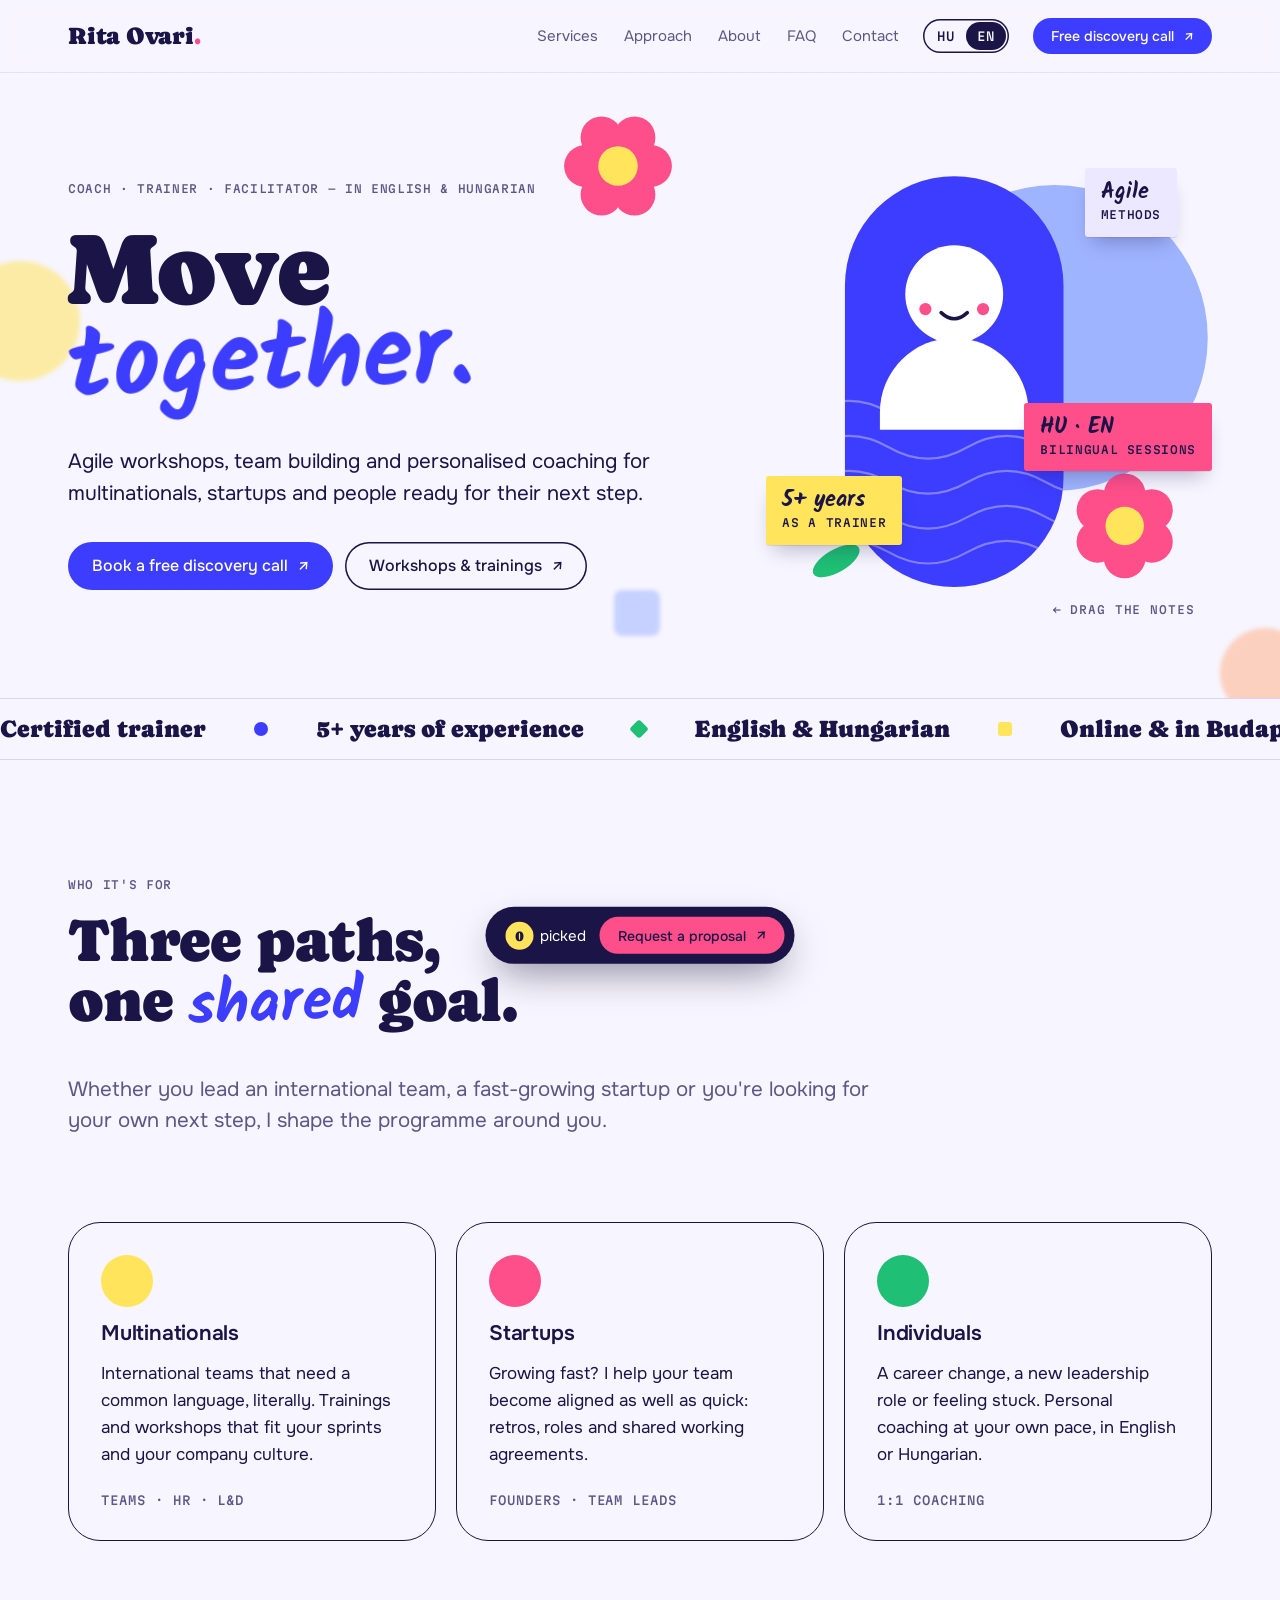
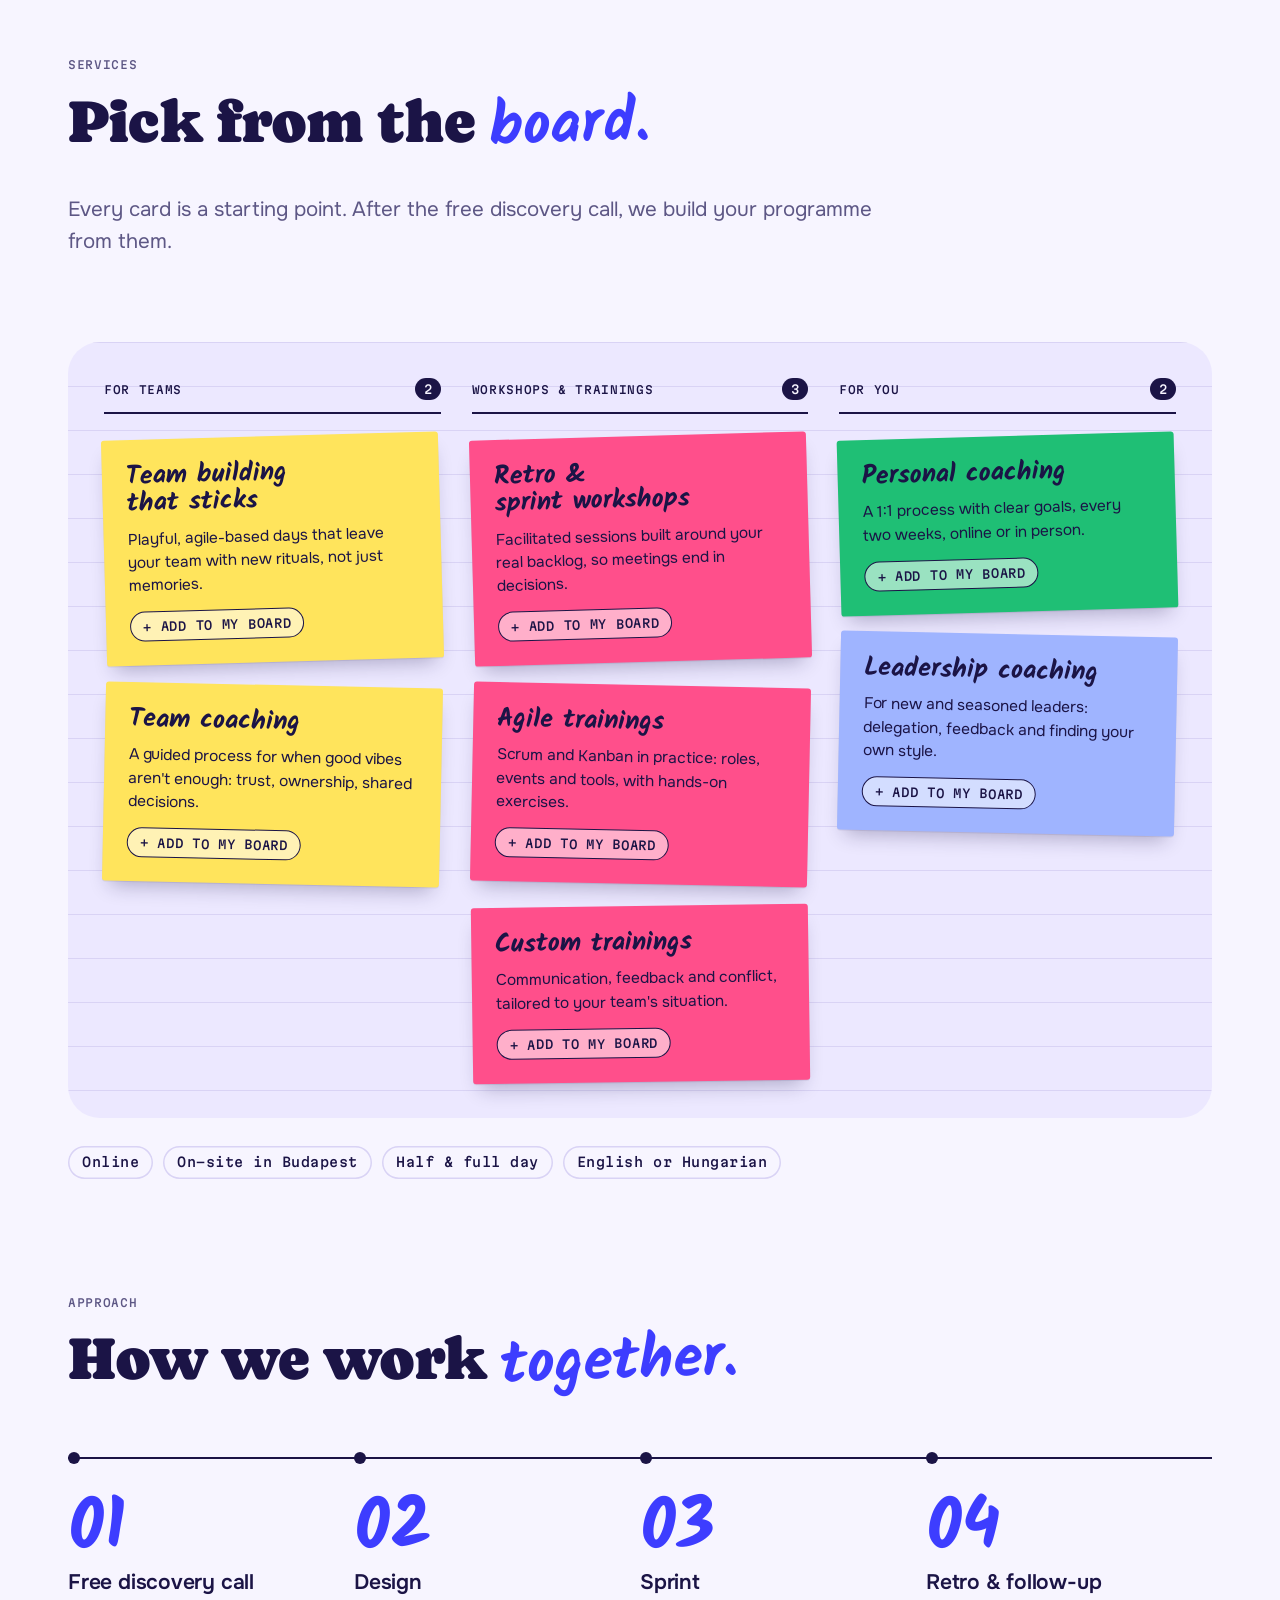
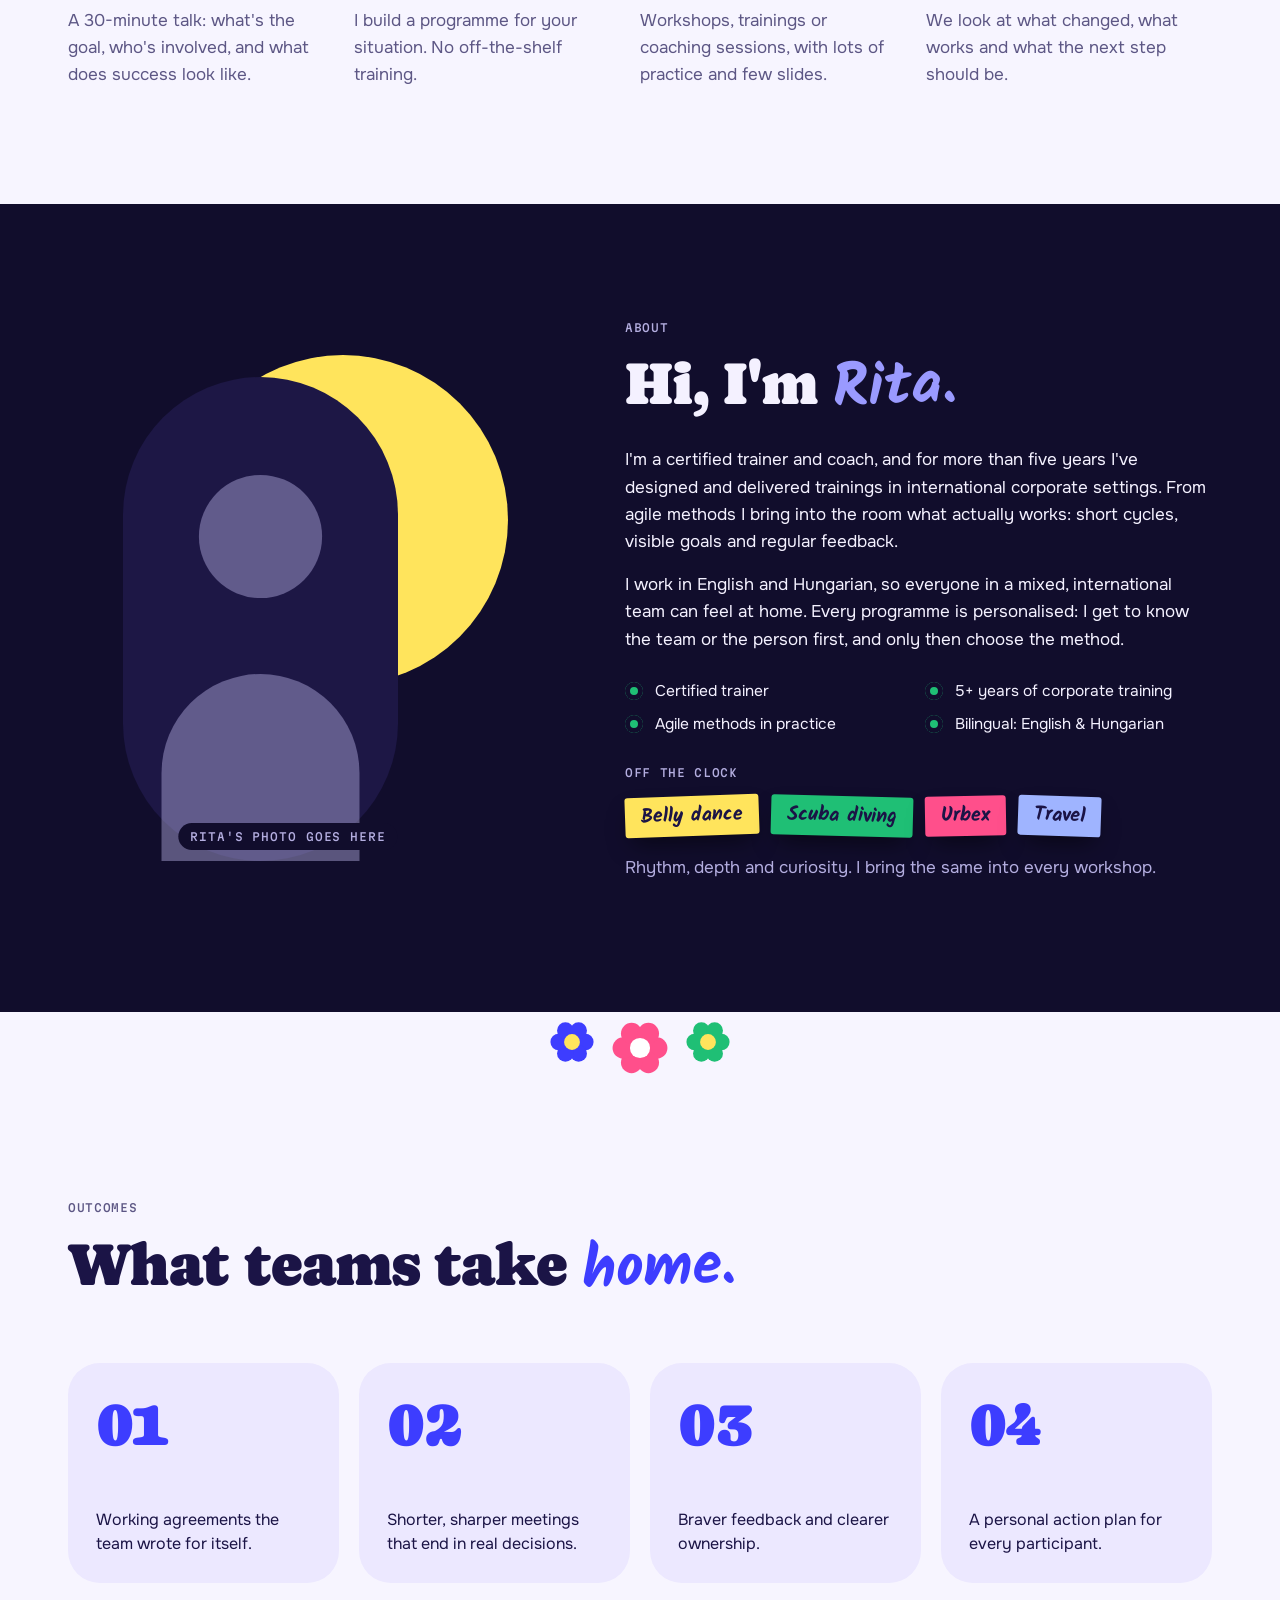
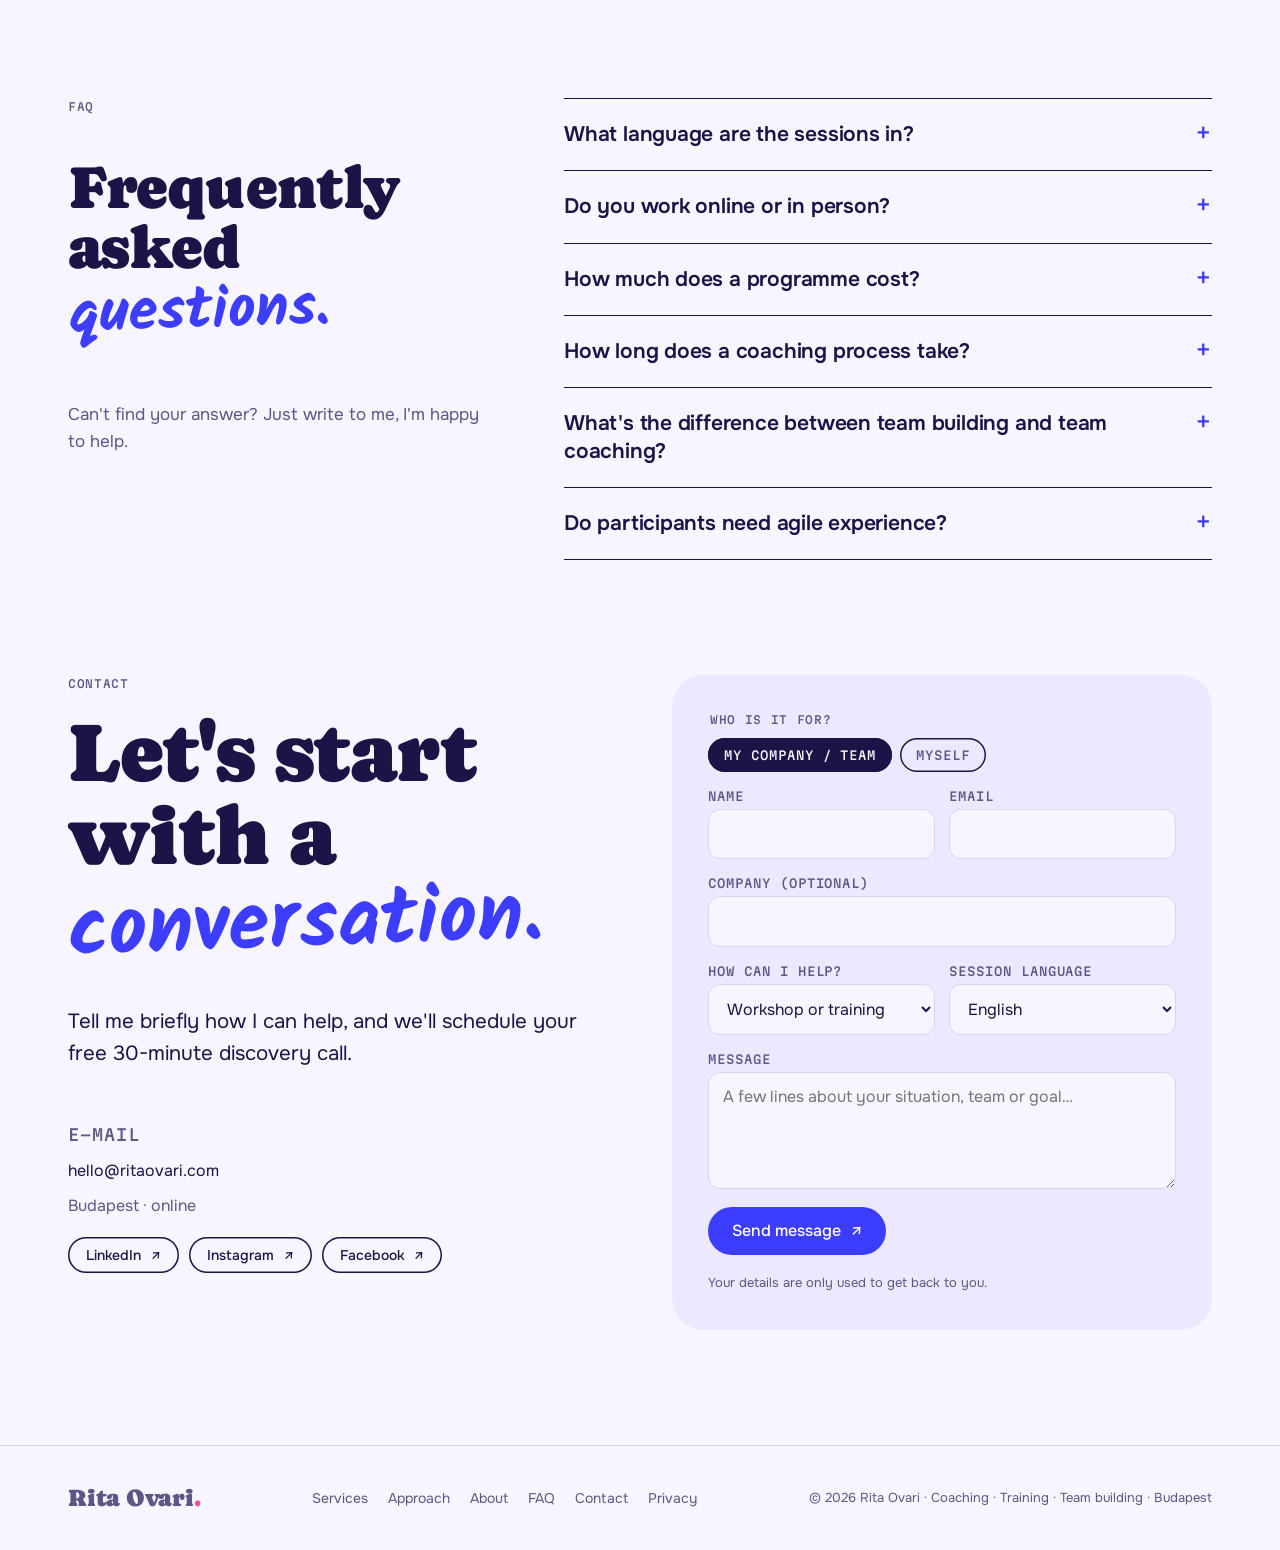
==== commit 55adb37b: "Restyle Rita Ovari site with the folk & flow design system Matyo-embroidery palette (cobalt, tulip, " ====
--- a/rita-ovari/site/en/index.html
+++ b/rita-ovari/site/en/index.html
@@ -10,8 +10,8 @@
 <link rel="alternate" hreflang="en" href="https://ritaovari.com/en/">
 <link rel="alternate" hreflang="x-default" href="https://ritaovari.com/">
 <meta name="robots" content="index,follow">
-<meta name="theme-color" content="#fffaf3" media="(prefers-color-scheme: light)">
-<meta name="theme-color" content="#17132e" media="(prefers-color-scheme: dark)">
+<meta name="theme-color" content="#f7f5ff" media="(prefers-color-scheme: light)">
+<meta name="theme-color" content="#110d2c" media="(prefers-color-scheme: dark)">
 <meta property="og:type" content="website">
 <meta property="og:site_name" content="Rita Ovari">
 <meta property="og:title" content="Rita Ovari – Coach &amp; Trainer | Team Building, Agile Workshops, Coaching in Budapest">
@@ -24,7 +24,7 @@
 <link rel="icon" href="../assets/favicon.svg" type="image/svg+xml">
 <link rel="preconnect" href="https://fonts.googleapis.com">
 <link rel="preconnect" href="https://fonts.gstatic.com" crossorigin>
-<link rel="stylesheet" href="https://fonts.googleapis.com/css2?family=Bricolage+Grotesque:opsz,wght@12..96,600;12..96,700&family=Instrument+Serif:ital@1&family=Geist:wght@400;500&family=Geist+Mono:wght@500&display=swap">
+<link rel="stylesheet" href="https://fonts.googleapis.com/css2?family=Caprasimo&family=Kalam:wght@700&family=Onest:wght@400;500;600&family=Martian+Mono:wght@500&display=swap">
 <link rel="stylesheet" href="../assets/styles.css">
 <script type="application/ld+json">{"@context": "https://schema.org", "@graph": [{"@type": "WebSite", "@id": "https://ritaovari.com/#site", "url": "https://ritaovari.com/", "name": "Rita Ovari", "inLanguage": ["hu", "en"]}, {"@type": "Person", "@id": "https://ritaovari.com/#rita", "name": "Rita Ovari", "jobTitle": "Coach & Trainer", "knowsLanguage": ["hu", "en"], "sameAs": ["https://hu.linkedin.com/in/rita-ovari-a25335179", "https://www.instagram.com/ritaovari/", "https://www.facebook.com/rita.ovari"], "url": "https://ritaovari.com/", "knowsAbout": ["Coaching", "Team building", "Agile", "Scrum", "Kanban", "Facilitation", "Leadership coaching"]}, {"@type": "ProfessionalService", "@id": "https://ritaovari.com/#business", "name": "Rita Ovari Coaching", "url": "https://ritaovari.com/en/", "description": "Certified trainer and coach with 5+ years of experience. Agile workshops, team building, team and personal coaching for multinationals, startups and individuals – in English and Hungarian, online or in Budapest.", "founder": {"@id": "https://ritaovari.com/#rita"}, "email": "hello@ritaovari.com", "address": {"@type": "PostalAddress", "addressLocality": "Budapest", "addressCountry": "HU"}, "areaServed": [{"@type": "City", "name": "Budapest"}, {"@type": "Country", "name": "Hungary"}], "availableLanguage": ["Hungarian", "English"], "hasOfferCatalog": {"@type": "OfferCatalog", "name": "Services", "itemListElement": [{"@type": "Offer", "itemOffered": {"@type": "Service", "name": "Team building that sticks", "description": "Playful, agile-based days that leave your team with new rituals, not just memories."}}, {"@type": "Offer", "itemOffered": {"@type": "Service", "name": "Team coaching", "description": "A guided process for when good vibes aren't enough: trust, ownership, shared decisions."}}, {"@type": "Offer", "itemOffered": {"@type": "Service", "name": "Retro & sprint workshops", "description": "Facilitated sessions built around your real backlog, so meetings end in decisions."}}, {"@type": "Offer", "itemOffered": {"@type": "Service", "name": "Agile trainings", "description": "Scrum and Kanban in practice: roles, events and tools, with hands-on exercises."}}, {"@type": "Offer", "itemOffered": {"@type": "Service", "name": "Custom trainings", "description": "Communication, feedback and conflict, tailored to your team's situation."}}, {"@type": "Offer", "itemOffered": {"@type": "Service", "name": "Personal coaching", "description": "A 1:1 process with clear goals, every two weeks, online or in person."}}, {"@type": "Offer", "itemOffered": {"@type": "Service", "name": "Leadership coaching", "description": "For new and seasoned leaders: delegation, feedback and finding your own style."}}]}}, {"@type": "FAQPage", "mainEntity": [{"@type": "Question", "name": "What language are the sessions in?", "acceptedAnswer": {"@type": "Answer", "text": "English or Hungarian. With mixed, international teams we can use both, whatever works best for the group."}}, {"@type": "Question", "name": "Do you work online or in person?", "acceptedAnswer": {"@type": "Answer", "text": "Both. Online from anywhere, in person in and around Budapest. Other locations by arrangement."}}, {"@type": "Question", "name": "How much does a programme cost?", "acceptedAnswer": {"@type": "Answer", "text": "Every programme is tailored, so there's no fixed price list. After the free discovery call I send a detailed written proposal."}}, {"@type": "Question", "name": "How long does a coaching process take?", "acceptedAnswer": {"@type": "Answer", "text": "It depends on the goal. We agree on the number and frequency of sessions together in the first conversation."}}, {"@type": "Question", "name": "What's the difference between team building and team coaching?", "acceptedAnswer": {"@type": "Answer", "text": "Team building is a shared experience and connection, usually one or two days. Team coaching is a longer process that works on specific blockers in how the team operates."}}, {"@type": "Question", "name": "Do participants need agile experience?", "acceptedAnswer": {"@type": "Answer", "text": "No. I adapt the agile tools to the team's level, from complete beginners to experienced Scrum teams."}}]}]}</script>
 </head>
@@ -37,7 +37,7 @@
   <a class="btn btn-primary btn-sm" href="#contact">Free discovery call <span class="arr" aria-hidden="true">↗</span></a>
 </div></header>
 <main id="main">
-<section class="hero"><span class="blob b1"></span><span class="blob b2"></span><span class="blob b3"></span><span class="blob b4"></span><div class="wrap">
+<section class="hero"><span class="blob b1"></span><svg class="flower f-a" viewBox="0 0 100 100" aria-hidden="true"><circle cx="80.0" cy="50.0" r="19" style="fill:var(--tulip)"/><circle cx="65.0" cy="76.0" r="19" style="fill:var(--tulip)"/><circle cx="35.0" cy="76.0" r="19" style="fill:var(--tulip)"/><circle cx="20.0" cy="50.0" r="19" style="fill:var(--tulip)"/><circle cx="35.0" cy="24.0" r="19" style="fill:var(--tulip)"/><circle cx="65.0" cy="24.0" r="19" style="fill:var(--tulip)"/><circle cx="50" cy="50" r="18" style="fill:var(--butter)"/></svg><span class="blob b3"></span><span class="blob b4"></span><div class="wrap">
   <div>
     <p class="label">Coach · Trainer · Facilitator — in English &amp; Hungarian</p>
     <h1><span class="sr-only">Move together.</span><span aria-hidden="true"><span class="w"><span class="ch" style="--i:0">M</span><span class="ch" style="--i:1">o</span><span class="ch" style="--i:2">v</span><span class="ch" style="--i:3">e</span></span> <em class="ac w"><span class="ch" style="--i:4">t</span><span class="ch" style="--i:5">o</span><span class="ch" style="--i:6">g</span><span class="ch" style="--i:7">e</span><span class="ch" style="--i:8">t</span><span class="ch" style="--i:9">h</span><span class="ch" style="--i:10">e</span><span class="ch" style="--i:11">r</span><span class="ch" style="--i:12">.</span></em></span></h1>
@@ -46,10 +46,10 @@
   </div>
   <div class="hero-art" data-art><svg viewBox="0 0 500 525" role="img" aria-label="Coach · Trainer · Facilitator — in English &amp; Hungarian">
   <defs><clipPath id="pill-en"><rect x="80" y="30" width="250" height="470" rx="125"/></clipPath></defs>
-  <circle cx="320" cy="215" r="175" style="fill:var(--spark)"/>
-  <circle cx="420" cy="70" r="26" style="fill:var(--sky)"/>
-  <rect x="80" y="30" width="250" height="470" rx="125" style="fill:var(--lagoon)"/>
-  <g clip-path="url(#pill-en)" style="fill:none;stroke:var(--on-lagoon);stroke-width:2.5;opacity:.35">
+  <circle cx="320" cy="215" r="175" style="fill:var(--cornflower)"/>
+  <circle cx="420" cy="70" r="26" style="fill:var(--peach)"/>
+  <rect x="80" y="30" width="250" height="470" rx="125" style="fill:var(--cobalt-deep)"/>
+  <g clip-path="url(#pill-en)" style="fill:none;stroke:var(--white);stroke-width:2.5;opacity:.35">
     <path d="M40 300 q45 -26 90 0 t90 0 t90 0 t90 0"/><path d="M40 340 q45 -26 90 0 t90 0 t90 0 t90 0"/>
     <path d="M40 380 q45 -26 90 0 t90 0 t90 0 t90 0"/><path d="M40 420 q45 -26 90 0 t90 0 t90 0 t90 0"/>
     <path d="M40 460 q45 -26 90 0 t90 0 t90 0 t90 0"/>
@@ -60,20 +60,21 @@
   <circle class="eye" cx="189" cy="157" r="4" style="fill:var(--white)"/><circle class="eye" cx="227" cy="157" r="4" style="fill:var(--white)"/>
   <rect class="lid" x="172" y="146" width="66" height="28" style="fill:var(--white)"/>
   <path d="M190 186 q15 14 30 0" style="fill:none;stroke:var(--night);stroke-width:4;stroke-linecap:round"/>
-  <circle cx="172" cy="182" r="7" style="fill:var(--blush)"/><circle cx="238" cy="182" r="7" style="fill:var(--blush)"/>
-  <rect x="370" y="420" width="64" height="64" rx="2" transform="rotate(8 402 452)" style="fill:var(--sticky)"/>
+  <circle cx="172" cy="182" r="7" style="fill:var(--tulip)"/><circle cx="238" cy="182" r="7" style="fill:var(--tulip)"/>
+  <g transform="translate(400 430)"><circle cx="0" cy="-36" r="24" style="fill:var(--tulip)"/><circle cx="31" cy="-18" r="24" style="fill:var(--tulip)"/><circle cx="31" cy="18" r="24" style="fill:var(--tulip)"/><circle cx="0" cy="36" r="24" style="fill:var(--tulip)"/><circle cx="-31" cy="18" r="24" style="fill:var(--tulip)"/><circle cx="-31" cy="-18" r="24" style="fill:var(--tulip)"/><circle r="22" style="fill:var(--butter)"/></g>
+  <ellipse cx="70" cy="470" rx="30" ry="13" transform="rotate(-30 70 470)" style="fill:var(--leaf)"/>
 </svg><div class="float f1">5+ years<small>as a trainer</small></div><div class="float f2">HU · EN<small>bilingual sessions</small></div><div class="float f3">Agile<small>methods</small></div><span class="drag-hint" aria-hidden="true">← drag the notes</span></div>
 </div></section>
 <div class="facts" aria-label="Certified trainer"><ul><li>Certified trainer</li><li>5+ years of experience</li><li>English &amp; Hungarian</li><li>Online &amp; in Budapest</li><li>Agile toolkit</li><li>Personalised programmes</li><li aria-hidden="true">Certified trainer</li><li aria-hidden="true">5+ years of experience</li><li aria-hidden="true">English &amp; Hungarian</li><li aria-hidden="true">Online &amp; in Budapest</li><li aria-hidden="true">Agile toolkit</li><li aria-hidden="true">Personalised programmes</li></ul></div>
 
 <section class="sec" aria-labelledby="aud-h"><div class="wrap">
   <div class="sec-head rv"><span class="label">Who it&#x27;s for</span><h2 id="aud-h">Three paths, one <em class="ac">shared</em> goal.</h2><p class="lead muted">Whether you lead an international team, a fast-growing startup or you&#x27;re looking for your own next step, I shape the programme around you.</p></div>
-  <div class="aud"><article class="rv" style="--d:0"><span class="dot" style="background:var(--sticky)"></span><h3>Multinationals</h3><p>International teams that need a common language, literally. Trainings and workshops that fit your sprints and your company culture.</p><span class="tagline">Teams · HR · L&amp;D</span></article><article class="rv" style="--d:1"><span class="dot" style="background:var(--blush)"></span><h3>Startups</h3><p>Growing fast? I help your team become aligned as well as quick: retros, roles and shared working agreements.</p><span class="tagline">Founders · Team leads</span></article><article class="rv" style="--d:2"><span class="dot" style="background:var(--lagoon)"></span><h3>Individuals</h3><p>A career change, a new leadership role or feeling stuck. Personal coaching at your own pace, in English or Hungarian.</p><span class="tagline">1:1 coaching</span></article></div>
+  <div class="aud"><article class="rv" style="--d:0"><span class="dot" style="background:var(--butter)"></span><h3>Multinationals</h3><p>International teams that need a common language, literally. Trainings and workshops that fit your sprints and your company culture.</p><span class="tagline">Teams · HR · L&amp;D</span></article><article class="rv" style="--d:1"><span class="dot" style="background:var(--tulip)"></span><h3>Startups</h3><p>Growing fast? I help your team become aligned as well as quick: retros, roles and shared working agreements.</p><span class="tagline">Founders · Team leads</span></article><article class="rv" style="--d:2"><span class="dot" style="background:var(--leaf)"></span><h3>Individuals</h3><p>A career change, a new leadership role or feeling stuck. Personal coaching at your own pace, in English or Hungarian.</p><span class="tagline">1:1 coaching</span></article></div>
 </div></section>
 
 <section class="sec" id="services" aria-labelledby="srv-h" style="padding-top:0"><div class="wrap">
   <div class="sec-head rv"><span class="label">Services</span><h2 id="srv-h">Pick from the <em class="ac">board.</em></h2><p class="lead muted">Every card is a starting point. After the free discovery call, we build your programme from them.</p></div>
-  <div class="board rv" data-board><div class="col"><div class="col-h"><span class="label">For teams</span><span class="count">2</span></div><article class="note n-sticky"><h3>Team building that sticks</h3><p>Playful, agile-based days that leave your team with new rituals, not just memories.</p><button class="pick" type="button" aria-pressed="false" data-title="Team building that sticks" data-on="✓ On my board" data-off="+ Add to my board">+ Add to my board</button></article><article class="note n-sticky"><h3>Team coaching</h3><p>A guided process for when good vibes aren&#x27;t enough: trust, ownership, shared decisions.</p><button class="pick" type="button" aria-pressed="false" data-title="Team coaching" data-on="✓ On my board" data-off="+ Add to my board">+ Add to my board</button></article></div><div class="col"><div class="col-h"><span class="label">Workshops &amp; trainings</span><span class="count">3</span></div><article class="note n-blush"><h3>Retro &amp; sprint workshops</h3><p>Facilitated sessions built around your real backlog, so meetings end in decisions.</p><button class="pick" type="button" aria-pressed="false" data-title="Retro &amp; sprint workshops" data-on="✓ On my board" data-off="+ Add to my board">+ Add to my board</button></article><article class="note n-blush"><h3>Agile trainings</h3><p>Scrum and Kanban in practice: roles, events and tools, with hands-on exercises.</p><button class="pick" type="button" aria-pressed="false" data-title="Agile trainings" data-on="✓ On my board" data-off="+ Add to my board">+ Add to my board</button></article><article class="note n-blush"><h3>Custom trainings</h3><p>Communication, feedback and conflict, tailored to your team&#x27;s situation.</p><button class="pick" type="button" aria-pressed="false" data-title="Custom trainings" data-on="✓ On my board" data-off="+ Add to my board">+ Add to my board</button></article></div><div class="col"><div class="col-h"><span class="label">For you</span><span class="count">2</span></div><article class="note n-lagoon"><h3>Personal coaching</h3><p>A 1:1 process with clear goals, every two weeks, online or in person.</p><button class="pick" type="button" aria-pressed="false" data-title="Personal coaching" data-on="✓ On my board" data-off="+ Add to my board">+ Add to my board</button></article><article class="note n-sky"><h3>Leadership coaching</h3><p>For new and seasoned leaders: delegation, feedback and finding your own style.</p><button class="pick" type="button" aria-pressed="false" data-title="Leadership coaching" data-on="✓ On my board" data-off="+ Add to my board">+ Add to my board</button></article></div></div>
+  <div class="board rv" data-board><div class="col"><div class="col-h"><span class="label">For teams</span><span class="count">2</span></div><article class="note n-butter"><h3>Team building that sticks</h3><p>Playful, agile-based days that leave your team with new rituals, not just memories.</p><button class="pick" type="button" aria-pressed="false" data-title="Team building that sticks" data-on="✓ On my board" data-off="+ Add to my board">+ Add to my board</button></article><article class="note n-butter"><h3>Team coaching</h3><p>A guided process for when good vibes aren&#x27;t enough: trust, ownership, shared decisions.</p><button class="pick" type="button" aria-pressed="false" data-title="Team coaching" data-on="✓ On my board" data-off="+ Add to my board">+ Add to my board</button></article></div><div class="col"><div class="col-h"><span class="label">Workshops &amp; trainings</span><span class="count">3</span></div><article class="note n-tulip"><h3>Retro &amp; sprint workshops</h3><p>Facilitated sessions built around your real backlog, so meetings end in decisions.</p><button class="pick" type="button" aria-pressed="false" data-title="Retro &amp; sprint workshops" data-on="✓ On my board" data-off="+ Add to my board">+ Add to my board</button></article><article class="note n-tulip"><h3>Agile trainings</h3><p>Scrum and Kanban in practice: roles, events and tools, with hands-on exercises.</p><button class="pick" type="button" aria-pressed="false" data-title="Agile trainings" data-on="✓ On my board" data-off="+ Add to my board">+ Add to my board</button></article><article class="note n-tulip"><h3>Custom trainings</h3><p>Communication, feedback and conflict, tailored to your team&#x27;s situation.</p><button class="pick" type="button" aria-pressed="false" data-title="Custom trainings" data-on="✓ On my board" data-off="+ Add to my board">+ Add to my board</button></article></div><div class="col"><div class="col-h"><span class="label">For you</span><span class="count">2</span></div><article class="note n-leaf"><h3>Personal coaching</h3><p>A 1:1 process with clear goals, every two weeks, online or in person.</p><button class="pick" type="button" aria-pressed="false" data-title="Personal coaching" data-on="✓ On my board" data-off="+ Add to my board">+ Add to my board</button></article><article class="note n-corn"><h3>Leadership coaching</h3><p>For new and seasoned leaders: delegation, feedback and finding your own style.</p><button class="pick" type="button" aria-pressed="false" data-title="Leadership coaching" data-on="✓ On my board" data-off="+ Add to my board">+ Add to my board</button></article></div></div>
   <div class="formats"><span class="chip">Online</span><span class="chip">On-site in Budapest</span><span class="chip">Half &amp; full day</span><span class="chip">English or Hungarian</span></div>
 </div></section>
 
@@ -85,7 +86,7 @@
 <section class="sec band-dark about" id="about" aria-labelledby="about-h"><div class="wrap">
   <figure class="portrait">
   <svg viewBox="0 0 400 500" role="img" aria-label="Rita&#x27;s photo goes here">
-    <circle cx="250" cy="170" r="150" style="fill:var(--sticky)"/>
+    <circle cx="250" cy="170" r="150" style="fill:var(--butter)"/>
     <rect x="50" y="40" width="250" height="440" rx="125" style="fill:var(--bg-raised)"/>
     <circle cx="175" cy="185" r="56" style="fill:var(--ink-muted);opacity:.45"/>
     <path d="M85 400 a90 90 0 0 1 180 0 v80 h-180z" style="fill:var(--ink-muted);opacity:.45"/>
@@ -102,6 +103,7 @@
   </div>
 </div></section>
 
+<div class="divider" aria-hidden="true"><svg class="" viewBox="0 0 100 100" aria-hidden="true"><circle cx="80.0" cy="50.0" r="19" style="fill:var(--cobalt)"/><circle cx="65.0" cy="76.0" r="19" style="fill:var(--cobalt)"/><circle cx="35.0" cy="76.0" r="19" style="fill:var(--cobalt)"/><circle cx="20.0" cy="50.0" r="19" style="fill:var(--cobalt)"/><circle cx="35.0" cy="24.0" r="19" style="fill:var(--cobalt)"/><circle cx="65.0" cy="24.0" r="19" style="fill:var(--cobalt)"/><circle cx="50" cy="50" r="18" style="fill:var(--butter)"/></svg><svg class="" viewBox="0 0 100 100" aria-hidden="true"><circle cx="80.0" cy="50.0" r="19" style="fill:var(--tulip)"/><circle cx="65.0" cy="76.0" r="19" style="fill:var(--tulip)"/><circle cx="35.0" cy="76.0" r="19" style="fill:var(--tulip)"/><circle cx="20.0" cy="50.0" r="19" style="fill:var(--tulip)"/><circle cx="35.0" cy="24.0" r="19" style="fill:var(--tulip)"/><circle cx="65.0" cy="24.0" r="19" style="fill:var(--tulip)"/><circle cx="50" cy="50" r="18" style="fill:var(--white)"/></svg><svg class="" viewBox="0 0 100 100" aria-hidden="true"><circle cx="80.0" cy="50.0" r="19" style="fill:var(--leaf)"/><circle cx="65.0" cy="76.0" r="19" style="fill:var(--leaf)"/><circle cx="35.0" cy="76.0" r="19" style="fill:var(--leaf)"/><circle cx="20.0" cy="50.0" r="19" style="fill:var(--leaf)"/><circle cx="35.0" cy="24.0" r="19" style="fill:var(--leaf)"/><circle cx="65.0" cy="24.0" r="19" style="fill:var(--leaf)"/><circle cx="50" cy="50" r="18" style="fill:var(--butter)"/></svg></div>
 <section class="sec" aria-labelledby="out-h"><div class="wrap">
   <div class="sec-head rv"><span class="label">Outcomes</span><h2 id="out-h">What teams take <em class="ac">home.</em></h2></div>
   <div class="outs"><div class="rv" style="--d:0"><b>01</b><p>Working agreements the team wrote for itself.</p></div><div class="rv" style="--d:1"><b>02</b><p>Shorter, sharper meetings that end in real decisions.</p></div><div class="rv" style="--d:2"><b>03</b><p>Braver feedback and clearer ownership.</p></div><div class="rv" style="--d:3"><b>04</b><p>A personal action plan for every participant.</p></div></div>
--- a/rita-ovari/site/assets/styles.css
+++ b/rita-ovari/site/assets/styles.css
@@ -1,27 +1,26 @@
-/* Layout: one long page, light paper ground broken by one "deep dive" dark band; services shown as a kanban board of sticky notes. */
-/* Layout: one long page, bright paper ground broken by one "deep dive" band; services are a kanban board of sticky notes you can pick. */
+/* Layout: one long page on pale periwinkle paper, one indigo night band; services are a kanban board of handwritten sticky notes; Matyo flowers as ornament. */
 :root{
-  --bg:#fffaf3; --bg-raised:#fff0dc; --hairline:#f1dcc0; --ink:#1a1530; --ink-muted:#5b5670;
-  --night:#1a1530; --white:#ffffff;
-  --spark:#ff5a3c; --spark-ink:#e2401f; --on-spark:#1a1530;
-  --lagoon:#00c2a8; --on-lagoon:#1a1530;
-  --sticky:#ffd60a; --blush:#ff8fc2; --sky:#5cc8ff; --lilac:#a98bff;
-  --shadow-note:0 1px 0 rgba(26,21,48,.08),0 12px 20px -8px rgba(26,21,48,.3);
-  --font-display:"Bricolage Grotesque","Arial Narrow",system-ui,sans-serif;
-  --font-serif:"Instrument Serif",Georgia,serif;
-  --font-sans:Geist,system-ui,-apple-system,"Segoe UI",sans-serif;
-  --font-mono:"Geist Mono",ui-monospace,Menlo,monospace;
-  --radius-xs:3px; --radius-lg:28px; --radius-pill:999px;
+  --bg:#f7f5ff; --bg-raised:#ece8ff; --hairline:#d9d3f5; --ink:#1b1446; --ink-muted:#5d5785;
+  --night:#1b1446; --white:#ffffff;
+  --cobalt:#3d3dff; --on-cobalt:#ffffff; --cobalt-deep:#3d3dff;
+  --tulip:#ff4f8b; --leaf:#1fbf75; --butter:#ffe45c; --cornflower:#9fb4ff; --peach:#ffb38a;
+  --shadow-note:0 1px 0 rgba(27,20,70,.08),0 12px 20px -8px rgba(27,20,70,.3);
+  --shadow-pop:6px 6px 0 #1b1446;
+  --font-display:Caprasimo,"Cooper Black",Georgia,serif;
+  --font-hand:Kalam,"Comic Neue",cursive;
+  --font-sans:Onest,system-ui,-apple-system,"Segoe UI",sans-serif;
+  --font-mono:"Martian Mono",ui-monospace,Menlo,monospace;
+  --radius-xs:3px; --radius-lg:32px; --radius-pill:999px;
   --gutter:clamp(16px,4vw,48px); --section:clamp(64px,9vw,120px);
   --bounce:cubic-bezier(.34,1.56,.64,1);
 }
 @media (prefers-color-scheme:dark){
-  :root:not([data-theme="light"]){--bg:#17132e;--bg-raised:#231d42;--hairline:#3a3360;--ink:#fff6ea;--ink-muted:#b8b2d6;--spark-ink:#ff6a4d;--shadow-note:0 12px 24px -8px rgba(0,0,0,.6);color-scheme:dark}
-  :root:not([data-theme="light"]) .band-dark{--bg:#231d42;--bg-raised:#2d2654}
+  :root:not([data-theme="light"]){--bg:#110d2c;--bg-raised:#1d1745;--hairline:#352d66;--ink:#f4f1ff;--ink-muted:#b4aee0;--cobalt:#9a9aff;--on-cobalt:#110d2c;--shadow-note:0 12px 24px -8px rgba(0,0,0,.6);--shadow-pop:6px 6px 0 #9a9aff;color-scheme:dark}
+  :root:not([data-theme="light"]) .band-dark{--bg:#1d1745;--bg-raised:#272056}
 }
-:root[data-theme="dark"]{--bg:#17132e;--bg-raised:#231d42;--hairline:#3a3360;--ink:#fff6ea;--ink-muted:#b8b2d6;--spark-ink:#ff6a4d;--shadow-note:0 12px 24px -8px rgba(0,0,0,.6);color-scheme:dark}
-:root[data-theme="dark"] .band-dark{--bg:#231d42;--bg-raised:#2d2654}
-.band-dark{--bg:#17132e;--bg-raised:#231d42;--hairline:#3a3360;--ink:#fff6ea;--ink-muted:#b8b2d6;--spark-ink:#ff6a4d;--shadow-note:0 12px 24px -8px rgba(0,0,0,.6)}
+:root[data-theme="dark"]{--bg:#110d2c;--bg-raised:#1d1745;--hairline:#352d66;--ink:#f4f1ff;--ink-muted:#b4aee0;--cobalt:#9a9aff;--on-cobalt:#110d2c;--shadow-note:0 12px 24px -8px rgba(0,0,0,.6);--shadow-pop:6px 6px 0 #9a9aff;color-scheme:dark}
+:root[data-theme="dark"] .band-dark{--bg:#1d1745;--bg-raised:#272056}
+.band-dark{--bg:#110d2c;--bg-raised:#1d1745;--hairline:#352d66;--ink:#f4f1ff;--ink-muted:#b4aee0;--cobalt:#9a9aff;--on-cobalt:#110d2c;--shadow-note:0 12px 24px -8px rgba(0,0,0,.6);--shadow-pop:6px 6px 0 #9a9aff}
 
 *{box-sizing:border-box}
 html{scroll-behavior:smooth;scroll-padding-top:88px}
@@ -31,36 +30,35 @@
 .wrap{max-width:1240px;margin-inline:auto;padding-inline:var(--gutter)}
 section,.band{background:var(--bg);color:var(--ink)}
 .sec{padding-block:var(--section)}
-h1,h2,h3{font-family:var(--font-display);margin:0;text-wrap:balance;letter-spacing:-.03em;line-height:.98}
-h2{font-size:clamp(36px,5.2vw,64px);font-weight:700}
-h3{font-size:22px;font-weight:600;letter-spacing:-.01em;line-height:1.15}
-em.ac{font-family:var(--font-serif);font-style:italic;font-weight:400;letter-spacing:-.01em;color:var(--spark-ink);display:inline-block;transition:transform .4s var(--bounce)}
-em.ac:hover{transform:rotate(-4deg) scale(1.06)}
-.label{font-family:var(--font-mono);font-size:12px;font-weight:500;letter-spacing:.09em;text-transform:uppercase;color:var(--ink-muted)}
+h1,h2,h3{font-family:var(--font-display);font-weight:400;margin:0;text-wrap:balance;letter-spacing:-.015em;line-height:1}
+h2{font-size:clamp(36px,5vw,60px);font-weight:400}
+h3{font-family:var(--font-sans);font-size:21px;font-weight:600;letter-spacing:-.01em;line-height:1.2}
+em.ac{font-family:var(--font-hand);font-style:normal;font-weight:700;letter-spacing:0;color:var(--cobalt);display:inline-block;transform:rotate(-2deg);transition:transform .4s var(--bounce)}
+em.ac:hover{transform:rotate(-6deg) scale(1.08)}
+.label{font-family:var(--font-mono);font-size:11px;font-weight:500;letter-spacing:.06em;text-transform:uppercase;color:var(--ink-muted)}
 .lead{font-size:clamp(18px,1.6vw,21px);line-height:1.55;max-width:58ch;color:var(--ink)}
 .muted{color:var(--ink-muted)}
 .sec-head{display:grid;gap:18px;margin-bottom:clamp(36px,5vw,64px);max-width:820px}
-:focus-visible{outline:3px solid var(--lagoon);outline-offset:3px;border-radius:4px}
+:focus-visible{outline:3px solid var(--leaf);outline-offset:3px;border-radius:4px}
 .skip{position:absolute;left:-999px}.skip:focus{left:16px;top:16px;z-index:99;background:var(--ink);color:var(--bg);padding:8px 12px}
 
 /* buttons */
 .btn{display:inline-flex;align-items:center;gap:10px;font:500 16px/1 var(--font-sans);text-decoration:none;padding:16px 24px;border-radius:var(--radius-pill);border:0;cursor:pointer;transition:background .18s,color .18s,transform .18s}
 .btn .arr{display:inline-block;transition:transform .18s}
 .btn:hover .arr{transform:translate(2px,-2px)}
-.btn-primary{background:var(--spark);color:var(--on-spark)}
-.btn-secondary{background:var(--lagoon);color:var(--on-lagoon)}
+.btn-primary{background:var(--cobalt);color:var(--on-cobalt)}
+.btn-secondary{background:var(--leaf);color:var(--night)}
 .btn-ghost{color:var(--ink);box-shadow:inset 0 0 0 1.5px var(--ink);background:transparent}
 .btn:hover{background:var(--ink);color:var(--bg);transform:translateY(-2px)}
 .btn:active{transform:scale(.95)}
-.btn-primary{box-shadow:0 6px 0 -1px var(--ink)}
-.btn-primary:hover{box-shadow:0 8px 0 -1px var(--spark)}
+.btn-primary:hover{background:var(--cobalt);color:var(--on-cobalt);transform:translate(-3px,-3px);box-shadow:var(--shadow-pop)}
 .btn-sm{padding:11px 18px;font-size:14px}
 
 /* header */
 .top{position:sticky;top:env(safe-area-inset-top,0px);z-index:20;background:color-mix(in srgb,var(--bg) 88%,transparent);backdrop-filter:blur(10px);-webkit-backdrop-filter:blur(10px);border-bottom:1px solid color-mix(in srgb,var(--hairline) 60%,transparent)}
 .top .wrap{display:flex;align-items:center;gap:24px;height:72px}
-.mark{font:700 22px/1 var(--font-display);letter-spacing:-.03em;text-decoration:none;white-space:nowrap}
-.mark i{font-style:normal;color:var(--spark)}
+.mark{font:400 24px/1 var(--font-display);letter-spacing:-.01em;text-decoration:none;white-space:nowrap}
+.mark i{font-style:normal;color:var(--tulip)}
 .nav{display:flex;gap:26px;margin-left:auto}
 .nav a{text-decoration:none;font-size:15px;color:var(--ink-muted)}
 .nav a:hover{color:var(--ink)}
@@ -73,15 +71,15 @@
 /* hero */
 .hero{padding-block:clamp(40px,6vw,80px) clamp(56px,7vw,96px)}
 .hero .wrap{display:grid;grid-template-columns:minmax(0,1.5fr) minmax(0,1fr);gap:clamp(32px,4vw,56px);align-items:center}
-.hero h1{font-size:clamp(54px,8vw,112px);font-weight:700;line-height:.86;letter-spacing:-.05em;margin:22px 0 28px}
-.hero h1 em.ac{display:block;letter-spacing:-.02em}
+.hero h1{font-size:clamp(54px,8vw,112px);font-weight:400;line-height:.95;letter-spacing:-.02em;margin:22px 0 28px}
+.hero h1 em.ac{display:block;margin-top:.04em;transform-origin:left}
 .ctas{display:flex;flex-wrap:wrap;gap:12px;margin-top:32px}
 .hero-art{position:relative;aspect-ratio:1/1.05;max-width:520px;width:100%;justify-self:center}
 .hero-art svg{width:100%;height:100%;display:block}
-.float{position:absolute;padding:14px 16px;border-radius:var(--radius-xs);box-shadow:var(--shadow-note);font:700 17px/1.1 var(--font-display);letter-spacing:-.01em;color:var(--night);animation:bob 6s ease-in-out infinite}
+.float{position:absolute;padding:14px 16px;border-radius:var(--radius-xs);box-shadow:var(--shadow-note);font:700 22px/1 var(--font-hand);color:var(--night);animation:bob 6s ease-in-out infinite}
 .float small{display:block;font:500 11px/1.3 var(--font-mono);letter-spacing:.06em;text-transform:uppercase;margin-top:4px}
-.f1{background:var(--sticky);left:-2%;bottom:14%;--r:-5deg}
-.f2{background:var(--blush);right:0;bottom:30%;--r:4deg;animation-delay:-2s}
+.f1{background:var(--butter);left:-2%;bottom:14%;--r:-5deg}
+.f2{background:var(--tulip);right:0;bottom:30%;--r:4deg;animation-delay:-2s}
 .f3{background:var(--bg-raised);color:var(--ink);right:8%;top:4%;--r:-2deg;animation-delay:-4s}
 @keyframes bob{0%,100%{transform:rotate(var(--r)) translateY(0)}50%{transform:rotate(var(--r)) translateY(-8px)}}
 @media (max-width:860px){.hero .wrap{grid-template-columns:minmax(0,1fr)}.hero-art{max-width:420px}}
@@ -89,10 +87,10 @@
 /* fact ticker */
 .facts{border-block:1px solid var(--hairline);overflow:hidden;background:var(--bg)}
 .facts ul{list-style:none;margin:0;padding:18px 0;display:flex;gap:48px;width:max-content;animation:tick 38s linear infinite}
-.facts li{font:600 clamp(18px,2vw,24px)/1 var(--font-display);letter-spacing:-.02em;white-space:nowrap;display:flex;align-items:center;gap:48px}
-.facts li::after{content:"";width:14px;height:14px;border-radius:50%;background:var(--spark)}
-.facts li:nth-child(3n+2)::after{background:var(--lagoon);border-radius:3px;transform:rotate(45deg)}
-.facts li:nth-child(3n)::after{background:var(--sticky);border-radius:3px}
+.facts li{font:400 clamp(18px,2vw,24px)/1 var(--font-display);letter-spacing:0;white-space:nowrap;display:flex;align-items:center;gap:48px}
+.facts li::after{content:"";width:14px;height:14px;border-radius:50%;background:var(--cobalt)}
+.facts li:nth-child(3n+2)::after{background:var(--leaf);border-radius:3px;transform:rotate(45deg)}
+.facts li:nth-child(3n)::after{background:var(--butter);border-radius:3px}
 .facts:hover ul{animation-play-state:paused}
 @keyframes tick{to{transform:translateX(-50%)}}
 
@@ -101,7 +99,7 @@
 .aud article{border-radius:var(--radius-lg);padding:32px;display:grid;gap:14px;align-content:start;min-width:0;border:1.5px solid var(--ink);background:var(--bg)}
 .aud .dot{width:52px;height:52px;border-radius:50%;transition:transform .5s var(--bounce)}
 .aud article{transition:transform .35s var(--bounce),box-shadow .35s}
-.aud article:hover{transform:translateY(-6px) rotate(-.6deg);box-shadow:8px 8px 0 var(--ink)}
+.aud article:hover{transform:translate(-4px,-4px) rotate(-.6deg);box-shadow:var(--shadow-pop)}
 .aud article:hover .dot{transform:scale(1.25) rotate(20deg);border-radius:30%}
 .aud p{margin:0}
 .aud .tagline{font:500 12px/1.3 var(--font-mono);letter-spacing:.08em;text-transform:uppercase;color:var(--ink-muted);margin-top:auto;padding-top:10px}
@@ -115,9 +113,10 @@
 .count{font:500 12px/1 var(--font-mono);background:var(--ink);color:var(--bg);border-radius:var(--radius-pill);padding:5px 9px}
 .note{padding:24px;border-radius:var(--radius-xs);box-shadow:var(--shadow-note);color:var(--night);transform:rotate(var(--r,0deg));transition:transform .2s ease-out;display:grid;gap:10px}
 .note:hover{transform:translateY(-4px) rotate(0)}
+.note h3{font:700 26px/1.05 var(--font-hand);letter-spacing:0}
 .note p{margin:0;font-size:15.5px;line-height:1.5}
 .col .note:nth-of-type(1){--r:-1.6deg}.col .note:nth-of-type(2){--r:1.2deg}.col .note:nth-of-type(3){--r:-.8deg}
-.n-sticky{background:var(--sticky)}.n-blush{background:var(--blush)}.n-lagoon{background:var(--lagoon)}.n-sky{background:var(--sky)}
+.n-butter{background:var(--butter)}.n-tulip{background:var(--tulip)}.n-leaf{background:var(--leaf)}.n-corn{background:var(--cornflower)}
 .formats{display:flex;flex-wrap:wrap;gap:10px;margin-top:28px}
 .chip{font:500 13px/1 var(--font-mono);letter-spacing:.04em;padding:10px 14px;border-radius:var(--radius-pill);box-shadow:inset 0 0 0 1.5px var(--hairline)}
 @media (max-width:900px){.board{grid-template-columns:1fr}}
@@ -125,7 +124,7 @@
 /* process */
 .steps{list-style:none;margin:0;padding:0;display:grid;grid-template-columns:repeat(4,minmax(0,1fr));gap:0;counter-reset:s}
 .steps li{padding:28px 24px 0 0;border-top:2px solid var(--ink);display:grid;gap:12px;align-content:start;min-width:0;position:relative}
-.steps li::before{counter-increment:s;content:counter(s,decimal-leading-zero);font:400 italic clamp(56px,6vw,84px)/1 var(--font-serif);color:var(--spark-ink)}
+.steps li::before{counter-increment:s;content:counter(s,decimal-leading-zero);font:700 clamp(52px,5.5vw,76px)/1 var(--font-hand);color:var(--cobalt);display:inline-block;transform:rotate(-4deg)}
 .steps li::after{content:"";position:absolute;top:-7px;left:0;width:12px;height:12px;border-radius:50%;background:var(--ink)}
 .steps p{margin:0;color:var(--ink-muted)}
 @media (max-width:900px){.steps{grid-template-columns:repeat(2,minmax(0,1fr));row-gap:40px}}
@@ -139,19 +138,19 @@
 .about p{margin:0 0 16px;max-width:60ch}
 .creds{list-style:none;padding:0;margin:28px 0;display:grid;grid-template-columns:repeat(2,minmax(0,1fr));gap:12px}
 .creds li{display:flex;gap:12px;align-items:flex-start;font-size:15.5px;line-height:1.4}
-.creds li::before{content:"";flex:none;width:18px;height:18px;margin-top:1px;border-radius:50%;background:var(--lagoon);box-shadow:inset 0 0 0 5px var(--bg);animation:pulse 2.4s ease-in-out infinite}
+.creds li::before{content:"";flex:none;width:18px;height:18px;margin-top:1px;border-radius:50%;background:var(--leaf);box-shadow:inset 0 0 0 5px var(--bg);animation:pulse 2.4s ease-in-out infinite}
 .offclock{display:flex;flex-wrap:wrap;gap:12px;margin-top:8px}
-.offclock span{padding:12px 16px;border-radius:var(--radius-xs);font:600 16px/1 var(--font-display);color:var(--night);box-shadow:var(--shadow-note)}
-.offclock span:nth-child(1){background:var(--sticky);transform:rotate(-2deg)}
-.offclock span:nth-child(2){background:var(--lagoon);transform:rotate(1.5deg)}
-.offclock span:nth-child(3){background:var(--blush);transform:rotate(-1deg)}
-.offclock span:nth-child(4){background:var(--sky);transform:rotate(2deg)}
+.offclock span{padding:10px 16px;border-radius:var(--radius-xs);font:700 20px/1 var(--font-hand);color:var(--night);box-shadow:var(--shadow-note)}
+.offclock span:nth-child(1){background:var(--butter);transform:rotate(-2deg)}
+.offclock span:nth-child(2){background:var(--leaf);transform:rotate(1.5deg)}
+.offclock span:nth-child(3){background:var(--tulip);transform:rotate(-1deg)}
+.offclock span:nth-child(4){background:var(--cornflower);transform:rotate(2deg)}
 @media (max-width:860px){.about .wrap{grid-template-columns:1fr}.portrait{max-width:340px}.creds{grid-template-columns:1fr}}
 
 /* outcomes */
 .outs{display:grid;grid-template-columns:repeat(4,minmax(0,1fr));gap:20px}
 .outs div{transition:transform .35s var(--bounce),background .3s;background:var(--bg-raised);border-radius:var(--radius-lg);padding:28px;display:grid;gap:18px;align-content:space-between;min-height:220px;min-width:0}
-.outs b{font:700 clamp(44px,5vw,64px)/1 var(--font-display);letter-spacing:-.04em;color:var(--spark-ink)}
+.outs b{font:400 clamp(44px,5vw,64px)/1 var(--font-display);letter-spacing:-.01em;color:var(--cobalt)}
 .outs p{margin:0;font-size:16px;line-height:1.45}
 @media (max-width:900px){.outs{grid-template-columns:repeat(2,minmax(0,1fr))}}
 @media (max-width:520px){.outs{grid-template-columns:1fr}.outs div{min-height:0}}
@@ -160,9 +159,9 @@
 .faq .wrap{display:grid;grid-template-columns:minmax(0,.8fr) minmax(0,1.2fr);gap:clamp(32px,5vw,80px)}
 .faq details{border-top:1.5px solid var(--ink);padding-block:22px}
 .faq details:last-child{border-bottom:1.5px solid var(--ink)}
-.faq summary{cursor:pointer;list-style:none;display:flex;justify-content:space-between;gap:24px;font:600 clamp(19px,2vw,23px)/1.25 var(--font-display);letter-spacing:-.015em}
+.faq summary{cursor:pointer;list-style:none;display:flex;justify-content:space-between;gap:24px;font:600 clamp(18px,1.8vw,21px)/1.3 var(--font-sans);letter-spacing:-.01em}
 .faq summary::-webkit-details-marker{display:none}
-.faq summary::after{content:"+";font:400 30px/0.8 var(--font-sans);color:var(--spark-ink);transition:transform .2s}
+.faq summary::after{content:"+";font:400 30px/0.8 var(--font-sans);color:var(--cobalt);transition:transform .2s}
 .faq details[open] summary::after{transform:rotate(45deg)}
 .faq details p{margin:14px 0 0;color:var(--ink-muted);max-width:62ch}
 @media (max-width:860px){.faq .wrap{grid-template-columns:1fr}}
@@ -178,14 +177,14 @@
 .seg input{position:absolute;left:0;top:0;width:1px;height:1px;opacity:0;pointer-events:none}
 .seg label{font:500 14px/1 var(--font-sans);padding:11px 16px;border-radius:var(--radius-pill);box-shadow:inset 0 0 0 1.5px var(--ink);cursor:pointer}
 .seg input:checked+label{background:var(--ink);color:var(--bg)}
-.seg input:focus-visible+label{outline:3px solid var(--lagoon);outline-offset:3px}
+.seg input:focus-visible+label{outline:3px solid var(--leaf);outline-offset:3px}
 .field{display:grid;gap:7px}
 .field label{font:500 12px/1 var(--font-mono);letter-spacing:.08em;text-transform:uppercase;color:var(--ink-muted)}
 .field input,.field select,.field textarea{font:400 16px/1.4 var(--font-sans);color:var(--ink);background:var(--bg);border:1.5px solid var(--hairline);border-radius:12px;padding:13px 14px;width:100%}
-.field input:focus,.field select:focus,.field textarea:focus{outline:none;border-color:var(--lagoon);box-shadow:0 0 0 3px color-mix(in srgb,var(--lagoon) 30%,transparent)}
+.field input:focus,.field select:focus,.field textarea:focus{outline:none;border-color:var(--leaf);box-shadow:0 0 0 3px color-mix(in srgb,var(--leaf) 30%,transparent)}
 .row2{display:grid;grid-template-columns:1fr 1fr;gap:14px}
 .form-note{font-size:13px;color:var(--ink-muted);margin:0}
-.ok{background:var(--sticky);color:var(--night);padding:14px 16px;border-radius:var(--radius-xs);font-weight:500}
+.ok{background:var(--butter);color:var(--night);padding:14px 16px;border-radius:var(--radius-xs);font-weight:500}
 @media (max-width:860px){.contact .wrap{grid-template-columns:1fr}}
 @media (max-width:480px){.row2{grid-template-columns:1fr}}
 
@@ -200,10 +199,10 @@
 /* ---------- playful layer ---------- */
 .hero{position:relative;overflow:hidden}
 .blob{position:absolute;border-radius:50%;opacity:.55;filter:blur(2px);pointer-events:none;animation:drift 14s ease-in-out infinite}
-.b1{width:120px;height:120px;background:var(--sticky);left:-40px;top:30%}
-.b2{width:70px;height:70px;background:var(--blush);left:42%;top:8%;animation-delay:-4s}
-.b3{width:46px;height:46px;background:var(--sky);left:48%;bottom:10%;animation-delay:-8s;border-radius:8px}
-.b4{width:90px;height:90px;background:var(--lilac);right:-30px;bottom:-20px;animation-delay:-2s}
+.b1{width:120px;height:120px;background:var(--butter);left:-40px;top:30%}
+.b2{width:70px;height:70px;background:var(--tulip);left:42%;top:8%;animation-delay:-4s}
+.b3{width:46px;height:46px;background:var(--cornflower);left:48%;bottom:10%;animation-delay:-8s;border-radius:8px}
+.b4{width:90px;height:90px;background:var(--peach);right:-30px;bottom:-20px;animation-delay:-2s}
 @keyframes drift{0%,100%{transform:translate(0,0) rotate(0)}33%{transform:translate(18px,-22px) rotate(25deg)}66%{transform:translate(-14px,12px) rotate(-15deg)}}
 .hero .wrap{position:relative}
 /* headline: letters hop in, then wobble on hover */
@@ -233,27 +232,27 @@
 .pick:hover{transform:scale(1.06)}
 .pick[aria-pressed="true"]{background:var(--night);color:var(--white)}
 .note.picked{transform:rotate(0) scale(1.02);outline:3px solid var(--night);outline-offset:4px}
-.note.picked::before{content:"";position:absolute;top:-10px;left:50%;width:20px;height:20px;margin-left:-10px;border-radius:50%;background:var(--spark);box-shadow:inset -3px -3px 0 rgba(0,0,0,.18),0 3px 4px rgba(0,0,0,.25);animation:pin .45s var(--bounce)}
+.note.picked::before{content:"";position:absolute;top:-10px;left:50%;width:20px;height:20px;margin-left:-10px;border-radius:50%;background:var(--tulip);box-shadow:inset -3px -3px 0 rgba(0,0,0,.18),0 3px 4px rgba(0,0,0,.25);animation:pin .45s var(--bounce)}
 @keyframes pin{from{transform:translateY(-30px) scale(1.6);opacity:0}to{transform:none;opacity:1}}
 .tray{position:fixed;left:50%;bottom:calc(16px + env(safe-area-inset-bottom,0px));z-index:30;transform:translate(-50%,140%);transition:transform .5s var(--bounce);display:flex;align-items:center;gap:14px;background:var(--night);color:var(--white);padding:10px 10px 10px 20px;border-radius:var(--radius-pill);box-shadow:0 16px 40px -12px rgba(26,21,48,.6);max-width:calc(100% - 32px)}
 .tray.show{transform:translate(-50%,0)}
-.tray b{display:inline-grid;place-items:center;min-width:28px;height:28px;border-radius:50%;background:var(--sticky);color:var(--night);font:700 14px/1 var(--font-display);margin-right:6px}
-.tray .btn{background:var(--spark);color:var(--night);box-shadow:none}
+.tray b{display:inline-grid;place-items:center;min-width:28px;height:28px;border-radius:50%;background:var(--butter);color:var(--night);font:400 15px/1 var(--font-display);margin-right:6px}
+.tray .btn{background:var(--tulip);color:var(--night);box-shadow:none}
 .tray span{font-size:15px;white-space:nowrap}
 .tray.bump b{animation:pulse .4s var(--bounce)}
 /* process line draws itself */
 .steps{position:relative}
-.steps::before{content:"";position:absolute;left:0;top:-1px;height:4px;width:calc(var(--p,0)*100%);background:linear-gradient(90deg,var(--spark),var(--sticky),var(--lagoon));border-radius:4px;z-index:1;transition:width .2s linear}
+.steps::before{content:"";position:absolute;left:0;top:-1px;height:4px;width:calc(var(--p,0)*100%);background:linear-gradient(90deg,var(--cobalt),var(--tulip),var(--butter),var(--leaf));border-radius:4px;z-index:1;transition:width .2s linear}
 .steps li:hover::before{animation:wiggle .5s ease}
 /* hobby chips */
 .offclock span{cursor:default;transition:transform .35s var(--bounce);position:relative}
 .offclock span:hover{transform:rotate(0) scale(1.12) translateY(-4px)}
 .offclock span:nth-child(1):hover{animation:sway .6s ease-in-out infinite}
 @keyframes sway{0%,100%{transform:rotate(-6deg) scale(1.1)}50%{transform:rotate(6deg) scale(1.1)}}
-.bubble{position:absolute;bottom:100%;width:8px;height:8px;border-radius:50%;border:2px solid var(--lagoon);pointer-events:none;animation:up 1.2s ease-out forwards}
+.bubble{position:absolute;bottom:100%;width:8px;height:8px;border-radius:50%;border:2px solid var(--leaf);pointer-events:none;animation:up 1.2s ease-out forwards}
 @keyframes up{to{transform:translateY(-60px) scale(1.4);opacity:0}}
-.outs div:hover{transform:translateY(-6px) rotate(1deg);background:var(--sticky);color:var(--night)}
-.outs div:nth-child(2):hover{background:var(--blush)}.outs div:nth-child(3):hover{background:var(--lagoon)}.outs div:nth-child(4):hover{background:var(--sky)}
+.outs div:hover{transform:translateY(-6px) rotate(1deg);background:var(--butter);color:var(--night)}
+.outs div:nth-child(2):hover{background:var(--tulip)}.outs div:nth-child(3):hover{background:var(--leaf)}.outs div:nth-child(4):hover{background:var(--cornflower)}
 .outs div:hover b{color:var(--night)}
 /* confetti of tiny notes */
 .confetti{position:fixed;width:12px;height:12px;border-radius:2px;pointer-events:none;z-index:60;animation:fall 1.3s cubic-bezier(.2,.6,.4,1) forwards}
@@ -263,3 +262,10 @@
 
 @media (prefers-reduced-motion:reduce){*{animation:none!important;transition:none!important;scroll-behavior:auto!important}}
 .sr-only{position:absolute;width:1px;height:1px;overflow:hidden;clip:rect(0 0 0 0);white-space:nowrap}
+.flower{position:absolute;pointer-events:none;animation:spin 24s linear infinite}
+.flower.f-a{width:110px;left:44%;top:6%}
+.flower.f-b{width:70px;right:4%;top:8%;animation-direction:reverse}
+@keyframes spin{to{transform:rotate(360deg)}}
+.divider{display:flex;justify-content:center;gap:18px;padding-block:8px}
+.divider svg{width:44px;height:44px;animation:spin 18s linear infinite}
+.divider svg:nth-child(2){animation-direction:reverse;width:56px;height:56px}
